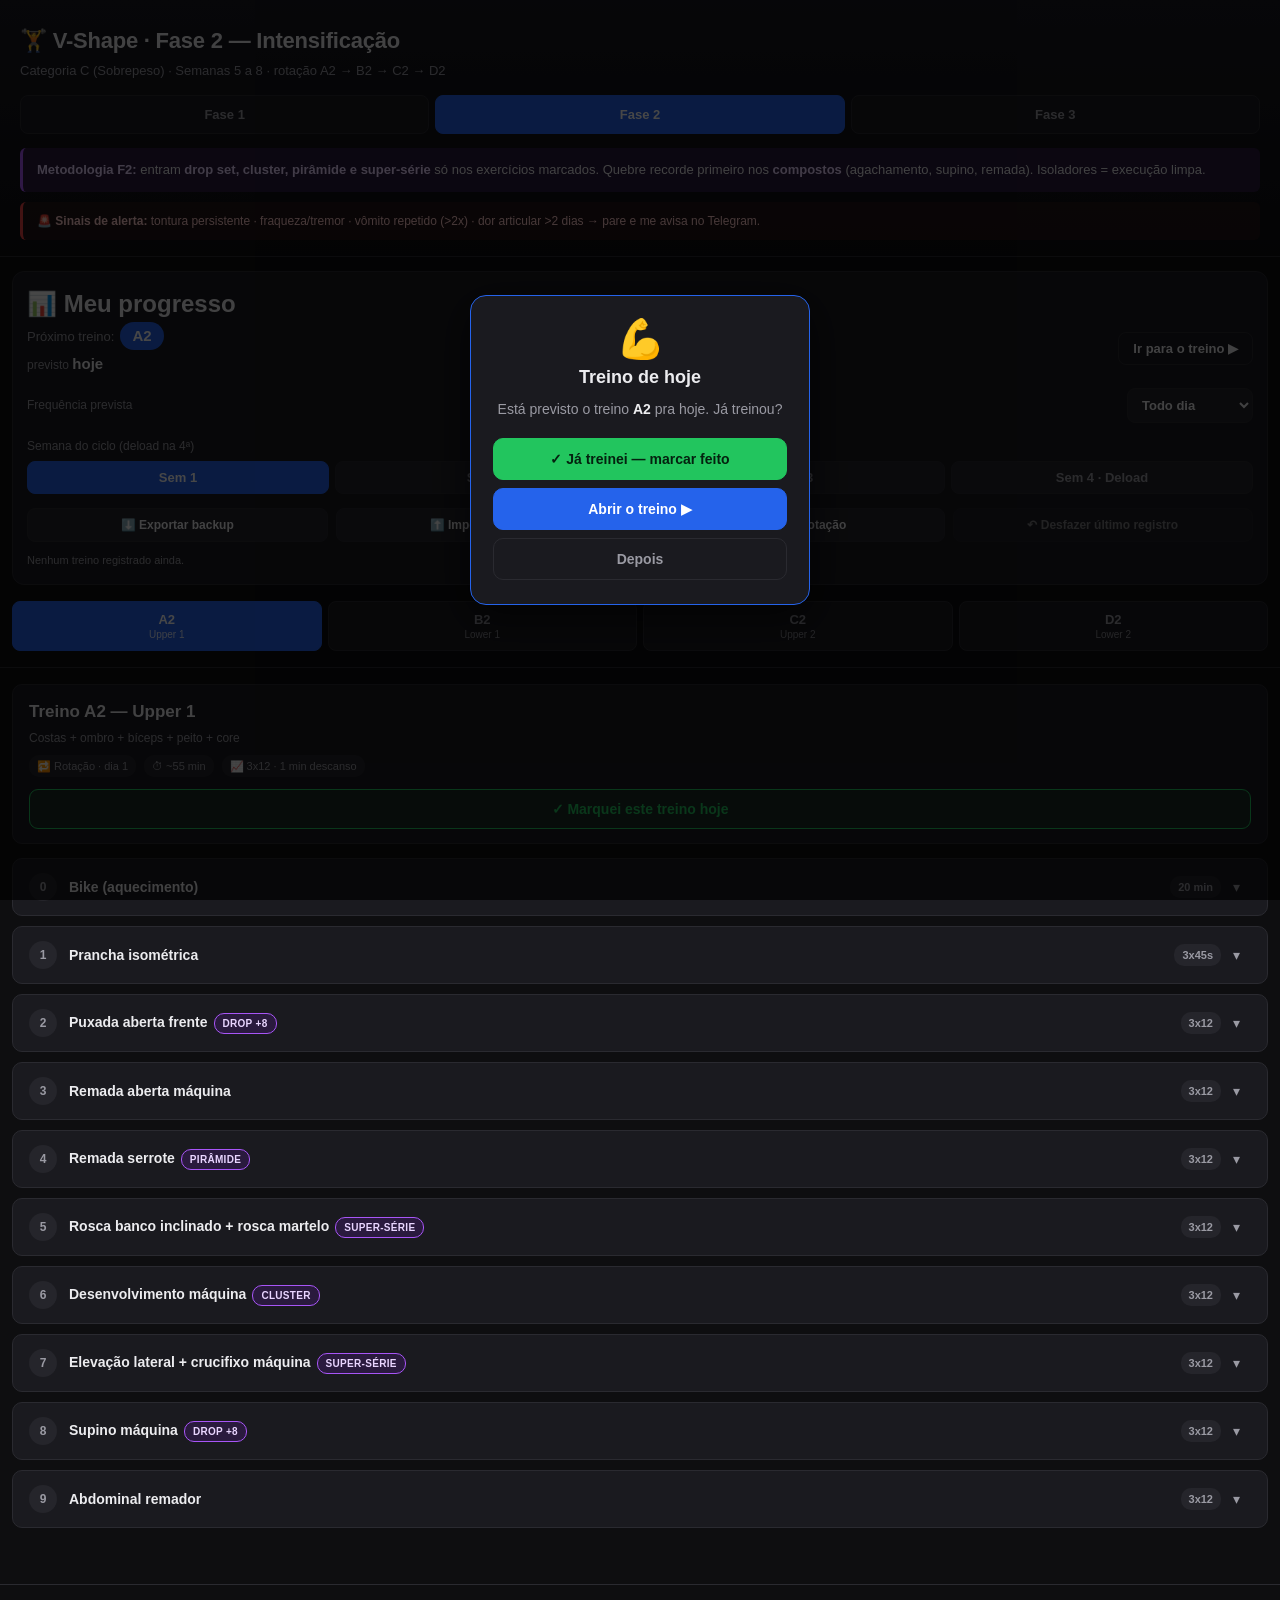
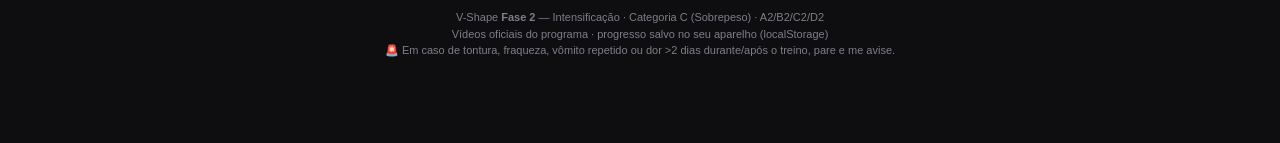
==== fase2.html @ 6eb4a3c4 "feat: desfazer último registro + confirmação de registro repetido marcarTreino() guarda o estado ant" ====
<!-- [2026-07-17] Protocolo "Blinda Lombar": adicionados Cat-Cow Segmentar (2x8-10)
     e Dead Bug com Controle (2x6-10/lado) no aquecimento dos dias Lower (B2/D2).
     Motivo: prevenção lombar pós-distensão (repouso médico 5 dias + medicação).
     Liberação médica necessária antes de executar. -->
<!DOCTYPE html>
<html lang="pt-BR">
<head>
<meta charset="UTF-8">
<meta name="viewport" content="width=device-width, initial-scale=1">
<title>V-Shape Fase 2 — Intensificação</title>
<meta name="theme-color" content="#3b82f6">
<meta name="apple-mobile-web-app-capable" content="yes">
<meta name="mobile-web-app-capable" content="yes">
<meta name="apple-mobile-web-app-status-bar-style" content="black-translucent">
<meta name="apple-mobile-web-app-title" content="V-Shape F2">
<link rel="manifest" href="./manifest.json">
<link rel="icon" type="image/svg+xml" href="./icon.svg">
<link rel="apple-touch-icon" href="./apple-touch-icon.png">
<style>
  :root{
    --bg:#0e0e10; --bg-card:#1a1a1f; --bg-soft:#25252b;
    --fg:#ececef; --fg-dim:#9a9aa3; --fg-mute:#7e7e8a;
    --accent:#2563eb; --accent-soft:#1e3a8a;
    --warn:#f59e0b; --warn-soft:#3a2a0e;
    --danger:#ef4444; --ok:#22c55e;
    --roxo:#a855f7; --roxo-soft:#2a1a3e;
    --border:#2a2a30;
  }
  *{box-sizing:border-box;margin:0;padding:0}
  html,body{background:var(--bg);color:var(--fg);font-family:-apple-system,BlinkMacSystemFont,"Segoe UI",Roboto,Helvetica,Arial,sans-serif;line-height:1.5}
  body{padding:0 0 60px;min-height:100vh}
  header{padding:24px 20px 16px;border-bottom:1px solid var(--border);background:linear-gradient(180deg,#181820,var(--bg))}
  header h1{font-size:22px;letter-spacing:-.01em}
  header .sub{font-size:13px;color:var(--fg-dim);margin-top:4px}
  .fase-switch{display:flex;gap:6px;margin-top:14px}
  .fase-switch a{flex:1;text-align:center;padding:9px 8px;border-radius:8px;font-size:13px;font-weight:600;text-decoration:none;border:1px solid var(--border);color:var(--fg-dim);background:var(--bg-card)}
  .fase-switch a.on{background:var(--accent);color:#fff;border-color:var(--accent)}
  .alerta{margin-top:14px;padding:12px 14px;background:var(--roxo-soft);border-left:3px solid var(--roxo);border-radius:6px;font-size:13px}
  .alerta strong{color:#e9d5ff}
  .sinais{margin-top:10px;padding:10px 14px;background:rgba(239,68,68,.08);border-left:3px solid var(--danger);border-radius:6px;font-size:12px;color:#fecaca}

  /* ===== Painel de controle ===== */
  .painel{margin:14px 12px 0;padding:14px 14px 16px;background:var(--bg-card);border:1px solid var(--border);border-radius:12px}
  .painel h3{font-size:12px;text-transform:uppercase;letter-spacing:.06em;color:var(--fg-dim);margin-bottom:10px}
  .painel-row{display:flex;flex-wrap:wrap;gap:10px;align-items:center;justify-content:space-between}
  .proximo-box{font-size:13px;color:var(--fg-dim)}
  .proximo-box b{color:var(--fg);font-size:15px}
  .proximo-tag{display:inline-block;background:var(--accent);color:#fff;font-weight:800;padding:3px 12px;border-radius:20px;font-size:15px;margin-left:6px}
  .semana-wrap{margin-top:14px}
  .semana-label{font-size:12px;color:var(--fg-dim);margin-bottom:6px;display:block}
  .semana-btns{display:flex;gap:6px}
  .semana-btns button{flex:1;padding:8px 4px;border-radius:8px;border:1px solid var(--border);background:var(--bg-soft);color:var(--fg-dim);font-size:13px;font-weight:700;cursor:pointer}
  .semana-btns button.on{background:var(--accent);color:#fff;border-color:var(--accent)}
  .semana-btns button.deload.on{background:var(--warn);color:#000;border-color:var(--warn)}
  .deload-banner{margin-top:12px;padding:11px 13px;background:var(--warn-soft);border:1px solid var(--warn);border-radius:8px;font-size:13px;color:#fde68a}
  .deload-banner strong{color:var(--warn)}
  .painel-actions{display:flex;gap:8px;margin-top:14px;flex-wrap:wrap}
  .painel-actions button{flex:1;min-width:130px;padding:9px 10px;border-radius:8px;border:1px solid var(--border);background:var(--bg-soft);color:var(--fg);font-size:12px;font-weight:600;cursor:pointer;font-family:inherit}
  .painel-actions button:hover{border-color:var(--accent)}
  .painel-actions button:disabled{opacity:.45;cursor:default;border-color:var(--border)}
  .hist-line{margin-top:10px;font-size:11px;color:var(--fg-mute)}
  .hist-line span{color:var(--fg-dim)}

  nav.tabs{display:flex;gap:6px;padding:16px 12px;background:var(--bg);position:sticky;top:0;z-index:10;border-bottom:1px solid var(--border);overflow-x:auto}
  nav.tabs button{flex:1;min-width:90px;padding:10px 8px;background:var(--bg-card);color:var(--fg-dim);border:1px solid var(--border);border-radius:8px;cursor:pointer;font-size:13px;font-weight:600;transition:all .15s}
  nav.tabs button:hover{border-color:var(--accent);color:var(--fg)}
  nav.tabs button.active{background:var(--accent);color:#fff;border-color:var(--accent)}
  nav.tabs button.feito::after{content:"✓";margin-left:5px;color:var(--ok);font-weight:800}
  nav.tabs button.active.feito::after{color:#fff}
  nav.tabs .tab-sub{display:block;font-size:10px;font-weight:400;opacity:.85;margin-top:2px}
  main{padding:16px 12px}
  .tab-content{display:none;animation:fadeIn .2s}
  .tab-content.active{display:block}
  @keyframes fadeIn{from{opacity:0;transform:translateY(4px)}to{opacity:1;transform:none}}
  .treino-header{padding:14px 16px;background:var(--bg-card);border-radius:10px;margin-bottom:14px;border:1px solid var(--border)}
  .treino-header h2{font-size:17px;margin-bottom:4px}
  .treino-header .foco{font-size:12px;color:var(--fg-dim)}
  .treino-header .meta{display:flex;gap:8px;flex-wrap:wrap;margin-top:8px}
  .treino-header .meta span{font-size:11px;padding:3px 8px;background:var(--bg-soft);border-radius:10px;color:var(--fg-dim)}
  .btn-feito{margin-top:12px;width:100%;padding:11px;border-radius:9px;border:1px solid var(--ok);background:rgba(34,197,94,.1);color:var(--ok);font-size:14px;font-weight:700;cursor:pointer;font-family:inherit}
  .btn-feito:hover{background:rgba(34,197,94,.18)}
  .btn-feito.done{background:var(--ok);color:#04210f}

  details.exercicio{background:var(--bg-card);border:1px solid var(--border);border-radius:10px;margin-bottom:10px;overflow:hidden;transition:border-color .15s}
  details.exercicio[open]{border-color:var(--accent)}
  details.exercicio summary{padding:14px 16px;cursor:pointer;list-style:none;display:flex;align-items:center;gap:12px;font-size:14px;font-weight:500;user-select:none}
  details.exercicio summary::-webkit-details-marker{display:none}
  details.exercicio summary:hover{background:rgba(59,130,246,.05)}
  .ex-num{flex:0 0 28px;height:28px;background:var(--bg-soft);color:var(--fg-dim);border-radius:50%;display:flex;align-items:center;justify-content:center;font-size:12px;font-weight:700}
  details.exercicio[open] .ex-num{background:var(--accent);color:#fff}
  .ex-nome{flex:1;font-weight:600}
  .ex-serie{font-size:11px;padding:3px 8px;background:var(--bg-soft);color:var(--fg-dim);border-radius:10px;font-weight:600;white-space:nowrap}
  .ex-toggle{flex:0 0 18px;color:var(--fg-dim);font-size:14px;transition:transform .2s}
  details.exercicio[open] .ex-toggle{transform:rotate(180deg)}
  .ex-conteudo{padding:0 16px 16px;display:grid;grid-template-columns:1fr;gap:14px}
  @media(min-width:760px){.ex-conteudo{grid-template-columns:340px 1fr}}
  .ex-video{background:#000;border-radius:8px;overflow:hidden;position:relative;aspect-ratio:9/16;max-width:280px;margin:0 auto}
  .ex-video .video-poster{position:relative;display:block;width:100%;height:100%;background:#000;cursor:pointer;overflow:hidden}
  .ex-video .video-poster img{width:100%;height:100%;object-fit:cover;display:block;transition:opacity .2s}
  .ex-video .video-poster:hover img{opacity:.8}
  .ex-video .play-btn{position:absolute;top:50%;left:50%;transform:translate(-50%,-50%);width:64px;height:64px;background:rgba(255,255,255,.95);border-radius:50%;display:flex;align-items:center;justify-content:center;color:#000;font-size:24px;padding-left:4px;box-shadow:0 4px 12px rgba(0,0,0,.4);transition:transform .15s}
  .ex-video .video-poster:hover .play-btn{transform:translate(-50%,-50%) scale(1.1)}
  .ex-video .video-poster iframe{position:absolute;inset:0;width:100%;height:100%;border:0;display:block}
  .ex-video .yt-link{display:block;text-align:center;padding:8px;background:var(--bg-soft);color:var(--accent);font-size:12px;text-decoration:none;font-weight:600}
  .ex-video .yt-link:hover{background:var(--accent-soft)}

  .combo-videos{display:grid;grid-template-columns:1fr 1fr;gap:8px}
  .combo-videos .combo-video{background:var(--bg-soft);border-radius:8px;padding:8px}
  .combo-videos .combo-video h4{font-size:11px;color:var(--fg-dim);margin-bottom:6px;text-align:center;text-transform:uppercase;letter-spacing:.05em}
  .combo-videos .combo-video .video-poster{position:relative;display:block;width:100%;aspect-ratio:9/16;border-radius:6px;background:#000;overflow:hidden;cursor:pointer}
  .combo-videos .combo-video .video-poster img{width:100%;height:100%;object-fit:cover;display:block;transition:opacity .2s}
  .combo-videos .combo-video .video-poster:hover img{opacity:.8}
  .combo-videos .combo-video .play-btn{position:absolute;top:50%;left:50%;transform:translate(-50%,-50%);width:40px;height:40px;background:rgba(255,255,255,.95);border-radius:50%;display:flex;align-items:center;justify-content:center;color:#000;font-size:16px;padding-left:3px;box-shadow:0 2px 6px rgba(0,0,0,.4);transition:transform .15s}
  .combo-videos .combo-video .video-poster:hover .play-btn{transform:translate(-50%,-50%) scale(1.1)}
  .combo-videos .combo-video .video-poster iframe{position:absolute;inset:0;width:100%;height:100%;border-radius:6px;border:0;display:block}
  .combo-videos .combo-video a.yt-mini{display:block;margin-top:4px;padding:3px 6px;background:var(--bg-card);color:var(--accent);text-align:center;text-decoration:none;font-size:10px;border-radius:4px;font-weight:600}

  .ex-grupo{font-size:12px;color:var(--fg-dim);font-style:italic;margin-bottom:10px;padding-bottom:10px;border-bottom:1px solid var(--border)}
  .ex-dicas{list-style:none;font-size:13px}
  .ex-dicas li{padding:5px 0 5px 22px;position:relative;color:var(--fg)}
  .ex-dicas li::before{position:absolute;left:0;top:5px;font-size:13px;font-weight:700}
  .ex-dicas li.ok::before{content:"✓";color:var(--ok)}
  .ex-dicas li.no::before{content:"✗";color:var(--danger)}
  .ex-respira{margin-top:10px;padding:8px 10px;background:var(--bg-soft);border-radius:6px;font-size:12px;color:var(--fg-dim)}
  .ex-respira strong{color:var(--fg)}
  .ex-aviso{margin-top:10px;padding:8px 10px;background:var(--warn-soft);border-left:2px solid var(--warn);border-radius:4px;font-size:12px;color:#fde68a}
  .ex-adapt{margin-top:10px;padding:8px 10px;background:var(--accent-soft);border-left:2px solid var(--accent);border-radius:4px;font-size:12px;color:#bfdbfe}
  .ex-adapt strong{color:#fff}

  /* ===== Técnica badge + explicação ===== */
  .tec-badge{display:inline-block;background:var(--roxo-soft);color:#e9d5ff;border:1px solid var(--roxo);font-size:10px;font-weight:700;padding:2px 8px;border-radius:10px;margin-left:6px;text-transform:uppercase;letter-spacing:.03em;white-space:nowrap}
  .tec-box{margin-bottom:12px;padding:9px 12px;background:var(--roxo-soft);border-left:2px solid var(--roxo);border-radius:6px;font-size:12px;color:#e9d5ff}
  .tec-box b{color:#fff}

  /* ===== Peso tracker ===== */
  .peso-track{margin-bottom:12px;padding:11px 12px;background:var(--bg-soft);border-radius:8px;border:1px solid var(--border)}
  .peso-track .pt-top{display:flex;align-items:center;gap:8px;flex-wrap:wrap}
  .peso-track label{font-size:11px;color:var(--fg-dim);text-transform:uppercase;letter-spacing:.05em}
  .peso-track input{width:78px;padding:8px 10px;background:var(--bg-card);border:1px solid var(--border);border-radius:7px;color:var(--fg);font-size:16px;font-weight:700;text-align:center;font-family:inherit}
  .peso-track input:focus{outline:none;border-color:var(--accent)}
  .peso-track .un{font-size:13px;color:var(--fg-dim)}
  .peso-save{padding:8px 14px;background:var(--accent);color:#fff;border:0;border-radius:7px;font-size:13px;font-weight:700;cursor:pointer;font-family:inherit}
  .peso-save:active{transform:scale(.97)}
  .peso-info{margin-top:8px;font-size:12px;color:var(--fg-dim);min-height:16px}
  .peso-info .prog-up{color:var(--ok);font-weight:700}
  .peso-info .prog-same{color:var(--fg-dim)}
  .peso-info .prog-down{color:var(--warn);font-weight:700}
  .peso-deload{margin-top:6px;font-size:12px;color:#fde68a;font-weight:600}

  /* ===== Rest timer inline ===== */
  .rest-timer{margin-top:12px;display:flex;align-items:center;gap:8px;flex-wrap:wrap}
  .rest-timer .rt-label{font-size:11px;color:var(--fg-dim);text-transform:uppercase;letter-spacing:.05em}
  .rest-btn{padding:8px 14px;border-radius:8px;border:1px solid var(--border);background:var(--bg-card);color:var(--fg);font-size:13px;font-weight:700;cursor:pointer;font-family:inherit;font-variant-numeric:tabular-nums}
  .rest-btn:hover{border-color:var(--accent)}
  .rest-btn.rodando{background:var(--accent);color:#fff;border-color:var(--accent)}
  .rest-btn.fim{background:var(--ok);color:#04210f;border-color:var(--ok)}

  /* ===== Prancha timer (reuso Fase 1) ===== */
  .prancha-timer{background:var(--bg-soft);border-radius:12px;padding:18px;margin-bottom:14px;text-align:center;border:2px solid var(--border);transition:border-color .2s}
  .prancha-timer.rodando{border-color:var(--accent)}
  .prancha-timer.pausado{border-color:var(--warn)}
  .prancha-timer.pronto{border-color:var(--ok)}
  .prancha-timer.completo{border-color:var(--ok);background:linear-gradient(180deg,var(--bg-soft),rgba(34,197,94,.08))}
  .timer-serie{font-size:11px;color:var(--fg-dim);text-transform:uppercase;letter-spacing:.08em;margin-bottom:4px}
  .timer-relogio{font-size:54px;font-weight:800;color:var(--accent);font-variant-numeric:tabular-nums;line-height:1;margin:6px 0 12px}
  .prancha-timer.completo .timer-relogio{color:var(--ok);font-size:48px}
  .timer-progress{height:6px;background:var(--border);border-radius:3px;overflow:hidden;margin-bottom:14px}
  .timer-progress-bar{height:100%;background:var(--accent);width:0%;transition:width 1s linear}
  .prancha-timer.completo .timer-progress-bar{background:var(--ok);width:100%!important}
  .timer-controls{display:flex;gap:8px;justify-content:center;flex-wrap:wrap}
  .timer-btn{padding:10px 18px;border-radius:8px;border:1px solid var(--border);background:var(--bg-card);color:var(--fg);font-size:14px;font-weight:600;cursor:pointer;transition:all .15s;font-family:inherit}
  .timer-btn:hover{border-color:var(--accent);transform:translateY(-1px)}
  .timer-btn-start{background:var(--ok);color:#fff;border-color:var(--ok)}
  .timer-btn-pause{background:var(--warn);color:#000;border-color:var(--warn)}
  .timer-btn-next{background:var(--accent);color:#fff;border-color:var(--accent)}
  .timer-series{display:flex;gap:8px;justify-content:center;margin-top:14px}
  .serie-dot{width:11px;height:11px;border-radius:50%;background:var(--border);transition:all .2s}
  .serie-dot.active{background:var(--accent);box-shadow:0 0 0 3px rgba(59,130,246,.25)}
  .serie-dot.done{background:var(--ok)}
  @keyframes pulse-win{0%,100%{transform:scale(1)}50%{transform:scale(1.06)}}
  .prancha-timer.completo .timer-relogio{animation:pulse-win .6s 3}

  /* carga rotulada (combos/super-série) */
  .peso-track .pt-nome{font-size:12px;color:var(--accent);font-weight:700;flex:1 0 100%;margin-bottom:2px}
  /* frequência + previsão */
  .freq-sel{padding:8px 10px;background:var(--bg-soft);border:1px solid var(--border);border-radius:8px;color:var(--fg);font-size:13px;font-weight:600;font-family:inherit}
  .prev-info{font-size:12px;color:var(--fg-dim);margin-top:3px}
  .prev-info b{color:var(--fg)}
  .prev-atraso{color:var(--warn);font-weight:600}
  /* modal lembrete */
  .modal-overlay{position:fixed;inset:0;background:rgba(0,0,0,.72);display:flex;align-items:center;justify-content:center;padding:24px;z-index:100;animation:fadeIn .2s}
  .modal-overlay[hidden]{display:none}
  .modal-box{background:var(--bg-card);border:1px solid var(--accent);border-radius:16px;padding:24px 22px;max-width:340px;width:100%;text-align:center;box-shadow:0 12px 40px rgba(0,0,0,.6)}
  .modal-emoji{font-size:38px;line-height:1;margin-bottom:6px}
  .modal-box h3{font-size:18px;margin-bottom:8px}
  .modal-box p{font-size:14px;color:var(--fg-dim);margin-bottom:18px}
  .modal-box p b{color:var(--fg)}
  .modal-actions{display:flex;flex-direction:column;gap:8px}
  .modal-btn{padding:12px;border-radius:10px;border:1px solid var(--border);font-size:14px;font-weight:700;cursor:pointer;font-family:inherit}
  .modal-btn-ok{background:var(--ok);color:#04210f;border-color:var(--ok)}
  .modal-btn-ir{background:var(--accent);color:#fff;border-color:var(--accent)}
  .modal-btn-off{background:transparent;color:var(--fg-dim)}
  .ex-aviso-medico{margin-top:10px;padding:10px 12px;background:rgba(239,68,68,.12);border-left:3px solid var(--danger);border-radius:4px;font-size:12px;color:#fecaca}
  .ex-aviso-medico strong{color:var(--danger)}
  .ex-placeholder-vid{display:flex;align-items:center;justify-content:center;background:var(--bg-soft);aspect-ratio:9/16;max-width:280px;margin:0 auto;border-radius:8px;border:1px dashed var(--border);padding:16px;text-align:center}
  .ex-placeholder-vid span{color:var(--fg-mute);font-size:12px;line-height:1.5}
  footer{padding:24px 20px;text-align:center;font-size:11px;color:var(--fg-mute);border-top:1px solid var(--border);margin-top:30px}
  footer a{color:var(--accent);text-decoration:none}
  .toast{position:fixed;left:50%;bottom:24px;transform:translateX(-50%) translateY(20px);background:var(--bg-card);border:1px solid var(--accent);color:var(--fg);padding:11px 18px;border-radius:10px;font-size:13px;font-weight:600;opacity:0;pointer-events:none;transition:all .25s;z-index:50;box-shadow:0 8px 24px rgba(0,0,0,.5)}
  .toast.show{opacity:1;transform:translateX(-50%) translateY(0)}
</style>
</head>
<body>

<header>
  <h1>🏋️ V-Shape · Fase 2 — Intensificação</h1>
  <div class="sub">Categoria C (Sobrepeso) · Semanas 5 a 8 · rotação A2 → B2 → C2 → D2</div>
  <div class="fase-switch">
    <a href="./index.html">Fase 1</a>
    <a href="./fase2.html" class="on">Fase 2</a>
    <a href="./fase3.html">Fase 3</a>
  </div>
  <div class="alerta">
    <strong>Metodologia F2:</strong> entram <strong>drop set, cluster, pirâmide e super-série</strong> só nos exercícios marcados. Quebre recorde primeiro nos <strong>compostos</strong> (agachamento, supino, remada). Isoladores = execução limpa.
  </div>
  <div class="sinais">
    🚨 <strong>Sinais de alerta:</strong> tontura persistente · fraqueza/tremor · vômito repetido (&gt;2x) · dor articular &gt;2 dias → pare e me avisa no Telegram.
  </div>
</header>

<!-- ===== Painel de controle ===== -->
<section class="painel">
  <h2>📊 Meu progresso</h2>
  <div class="painel-row">
    <div class="proximo-box">Próximo treino:<span class="proximo-tag" id="proximoTag">A2</span><div class="prev-info" id="previsaoInfo"></div></div>
    <button class="rest-btn" id="irProximo" style="padding:8px 14px">Ir para o treino ▶</button>
  </div>

  <div class="painel-row" style="margin-top:12px">
    <label class="semana-label" style="margin:0">Frequência prevista</label>
    <select id="freqSel" class="freq-sel">
      <option value="1">Todo dia</option>
      <option value="2">A cada 2 dias</option>
      <option value="3">A cada 3 dias</option>
    </select>
  </div>

  <div class="semana-wrap">
    <span class="semana-label">Semana do ciclo (deload na 4ª)</span>
    <div class="semana-btns" id="semanaBtns">
      <button data-sem="1">Sem 1</button>
      <button data-sem="2">Sem 2</button>
      <button data-sem="3">Sem 3</button>
      <button data-sem="4" class="deload">Sem 4 · Deload</button>
    </div>
    <div class="deload-banner" id="deloadBanner" hidden>
      ⚠️ <strong>SEMANA DE DELOAD.</strong> Reduza a carga pra ~50% do seu peso atual (mostrado em cada exercício). Mantenha as repetições, foque em execução perfeita. É recuperação — não force.
    </div>
  </div>

  <div class="painel-actions">
    <button id="btnExportar">⬇️ Exportar backup</button>
    <button id="btnImportar">⬆️ Importar backup</button>
    <button id="btnReset">↻ Resetar rotação</button>
    <button id="btnDesfazer">↶ Desfazer último registro</button>
  </div>
  <input type="file" id="fileImport" accept="application/json" hidden>
  <div class="hist-line" id="histLine"></div>
</section>

<!-- ===== Modal lembrete de treino ===== -->
<div class="modal-overlay" id="modalLembrete" hidden>
  <div class="modal-box">
    <div class="modal-emoji">💪</div>
    <h3>Treino de hoje</h3>
    <p id="modalTxt"></p>
    <div class="modal-actions">
      <button class="modal-btn modal-btn-ok" id="modalMarcar" type="button">✓ Já treinei — marcar feito</button>
      <button class="modal-btn modal-btn-ir" id="modalIr" type="button">Abrir o treino ▶</button>
      <button class="modal-btn modal-btn-off" id="modalDepois" type="button">Depois</button>
    </div>
  </div>
</div>

<nav class="tabs" role="tablist" id="tabs"></nav>

<main id="main"></main>

<footer>
  <p>V-Shape <strong>Fase 2</strong> — Intensificação · Categoria C (Sobrepeso) · A2/B2/C2/D2</p>
  <p>Vídeos oficiais do programa · progresso salvo no seu aparelho (localStorage)</p>
  <p>🚨 Em caso de tontura, fraqueza, vômito repetido ou dor &gt;2 dias durante/após o treino, pare e me avise.</p>
</footer>

<div class="toast" id="toast"></div>

<script>
/* =========================================================
   DADOS DA FASE 2  (extraídos do PDF oficial FASE2.pdf)
   ========================================================= */
const ORDEM = ['A2','B2','C2','D2'];

// Técnicas de intensificação (explicação p/ tooltip/box)
const TEC = {
  drop:    {t:'DROP +8',  d:'<b>Drop set:</b> na <b>última série</b>, ao chegar na falha, reduza a carga na hora e faça <b>+8 repetições</b> sem descanso.'},
  cluster: {t:'CLUSTER',  d:'<b>Cluster 4+4+4:</b> com carga alta faça 4 reps, pause ~15s, +4 reps, pause ~15s, +4 reps. Conta como 1 série.'},
  piramide:{t:'PIRÂMIDE', d:'<b>Pirâmide 12/10/8:</b> aumente a carga a cada série reduzindo as reps — 12, depois 10, depois 8.'},
  super:   {t:'SUPER-SÉRIE', d:'<b>Super-série:</b> os dois exercícios em sequência, <b>sem descanso</b> entre eles. Descanse só ao fim do bloco.'}
};

const RESPIRA_PADRAO = 'expirar na fase de força (contração), inspirar na volta.';

const TREINOS = {
  A2:{
    nome:'Treino A2 — Upper 1', foco:'Costas + ombro + bíceps + peito + core',
    dia:'Rotação · dia 1', dur:'~55 min', reps:'3x12', descanso:'1 min',
    aquecimento:'20 min bike', coreSeg:45,
    ex:[
      {tipo:'bike'},
      {tipo:'prancha', serie:'3x45s', seg:45},
      {nome:'Puxada aberta frente', serie:'3x12', tec:'drop', vid:['KXYRiP_crFU'],
        grupo:'Dorsais (latíssimo), romboides, bíceps',
        dicas:[['Cotovelos pra BAIXO e pra trás, peito na barra','ok'],['Costas apoiadas, sem impulso de tronco','ok'],['NÃO jogar a cabeça pra trás','no']]},
      {nome:'Remada aberta máquina', serie:'3x12', vid:['yZtFixy6_ek'],
        grupo:'Dorsais, romboides, trapézio médio',
        dicas:[['Peito encostado no apoio o tempo todo','ok'],['Contrai escapular (junta omoplatas) 1-2s','ok'],['NÃO encolher ombro nas orelhas','no']],
        adapt:'Sem a máquina aberta? Use <strong>remada baixa na polia</strong> (mesma pegada aberta).'},
      {nome:'Remada serrote', serie:'3x12', tec:'piramide', vid:['G2gbM0N2ey8'],
        grupo:'Dorsais, trapézio, deltoide posterior',
        dicas:[['1 halter/apoio no banco, costas paralelas ao chão','ok'],['Puxa cotovelo pra trás, colado ao tronco','ok'],['NÃO rotacionar o tronco','no']]},
      {nome:'Rosca banco inclinado + rosca martelo', serie:'3x12', tec:'super', combo:['Rosca banco inclinado','Rosca martelo em pé'], vid:['c5Rqh3yOcjc','GJsi_Yw1TPo'],
        grupo:'Bíceps (cabeça longa + braquial)',
        dicas:[['A) Inclinado: braços atrás do corpo alongam o bíceps — controla a descida','ok'],['B) Martelo: pegada neutra (polegar pra cima), sem balançar','ok'],['NÃO usar impulso de ombro/lombar','no']]},
      {nome:'Desenvolvimento máquina', serie:'3x12', tec:'cluster', vid:['_PowJh0LnFY'],
        grupo:'Deltoide (anterior/medial), tríceps',
        dicas:[['Costas apoiadas, sobe sem travar o cotovelo','ok'],['Desce controlado até altura das orelhas','ok']],
        adapt:'Sem a máquina? <strong>Desenvolvimento com halteres sentado</strong> (apoio nas costas).'},
      {nome:'Elevação lateral + crucifixo máquina', serie:'3x12', tec:'super', combo:['Elevação lateral','Crucifixo máquina'], vid:['qIq5thMEws0','ni3iMtBy4o8'],
        grupo:'Deltoide medial + peitoral',
        dicas:[['A) Lateral: sobe até o ombro (não acima), polegar pra cima','ok'],['B) Crucifixo: amplitude completa, sem travar cotovelo','ok'],['Carga LEVE — foco é pump, não força','ok']]},
      {nome:'Supino máquina', serie:'3x12', tec:'drop', vid:['DlpheiULcH0'],
        grupo:'Peitoral maior, deltoide anterior, tríceps',
        dicas:[['Alças na altura do peito, escápulas retraídas','ok'],['Empurra sem travar cotovelo','ok']],
        adapt:'Sem a máquina? <strong>Supino reto com halter ou barra</strong>.'},
      {nome:'Abdominal remador', serie:'3x12', vid:['Au9VMxWm7jE'], finalizar:true,
        grupo:'Reto abdominal, oblíquos, flexores do quadril',
        dicas:[['Flexiona o quadril levando joelhos ao peito','ok'],['Contrai o abdômen 1s no fim','ok'],['NÃO puxar com os braços — motor é o core','no']]}
    ]
  },
  B2:{
    nome:'Treino B2 — Lower 1', foco:'Quadríceps + posterior + glúteo + adutores/abdutores',
    dia:'Rotação · dia 2', dur:'~55 min', reps:'3x15', descanso:'45 seg',
    aquecimento:'20 min bike', coreSeg:45,
    ex:[
      {tipo:'bike'},
      {tipo:'prancha', serie:'3x45s', seg:45},
      {nome:'Cat-Cow Segmentar', serie:'2x8-10', vid:['GhJNN8OKrR4'], semCarga:true,
        grupo:'Mobilidade lombar (multífidos, eretores da espinha)',
        dicas:[['Posição de 4 apoios: mãos sob ombros, joelhos sob quadril','ok'],['Inspira arqueando (cow), expira arredondando (cat) — DEVAGAR','ok'],['Segmenta o movimento: lombar → torácica → cervical','ok'],['NÃO faça rápido — o objetivo é mobilidade segmentar','no']],
        respira:'inspirar na extensão (cow), expirar na flexão (cat).',
        avisoMedico:'🩺 <strong>Liberação médica pendente:</strong> NÃO execute até confirmação de alta (distensão lombar 17/07/2026). Protocolo Blinda Lombar.'},
      {nome:'Dead Bug com Controle', serie:'2x6-10 /lado', vid:['uwta311b4Ek'], semCarga:true,
        grupo:'Estabilidade segmentar / core profundo (transverso, oblíquos, multífidos)',
        dicas:[['Deitado de costas, braços estendidos pro teto, joelhos a 90°','ok'],['Estenda braço oposto + perna oposta SEM a lombar descolar do chão','ok'],['Volta devagar e alterna — 1 rep = 1 lado','ok'],['NÃO deixe a lombar arquear (pressione o chão o tempo todo)','no']],
        respira:'expirar ao estender braço+perna, inspirar ao voltar.',
        avisoMedico:'🩺 <strong>Liberação médica pendente:</strong> NÃO execute até confirmação de alta (distensão lombar 17/07/2026). Protocolo Blinda Lombar.'},
      {nome:'Cadeira extensora', serie:'3x15', tec:'drop', vid:['BHxNa16VQ7A'],
        grupo:'Quadríceps',
        dicas:[['Eixo da máquina alinhado com o joelho','ok'],['Sobe controlada, 2s em cima; desce devagar','ok'],['NÃO travar o joelho na extensão total','no']]},
      {nome:'Leg press 45° (pés afastados)', serie:'3x15', tec:'cluster', vid:['k4T_Ono5UN4'],
        grupo:'Quadríceps, glúteo, posterior',
        dicas:[['Lombar TOTALMENTE colada no banco','ok'],['Desce até ~90° confortável, empurra com quadríceps+glúteo','ok'],['NÃO tirar o quadril do banco','no']]},
      {nome:'Agachamento Smith', serie:'3x15', vid:['Khe0kubkg-8'],
        grupo:'Quadríceps, glúteos, posterior, core',
        dicas:[['Barra no trapézio (não no pescoço)','ok'],['Lombar neutra, peito aberto','ok'],['NÃO arredondar as costas','no']],
        adapt:'Sem Smith? Faça <strong>leg horizontal</strong> (opção oficial) ou <strong>agachamento com halter</strong>.'},
      {nome:'Cadeira flexora', serie:'3x15', tec:'drop', vid:['cuWo-F7HDhY'],
        grupo:'Posteriores de coxa',
        dicas:[['Almofada ACIMA do tornozelo','ok'],['Puxa o calcanhar ao glúteo, 2s em cima','ok'],['NÃO levantar o quadril do banco','no']]},
      {nome:'Cadeira abdutora', serie:'3x15', vid:['cMtyzQPGTkM'],
        grupo:'Glúteo médio, TFL',
        dicas:[['Costas apoiadas, abre controlando, 2s no fim','ok'],['NÃO rotacionar o quadril','no']]},
      {nome:'Cadeira adutora', serie:'3x15', vid:['LPwZtIv2b6g'],
        grupo:'Adutores',
        dicas:[['Fecha controlando, 2s no fim','ok'],['NÃO forçar amplitude máxima no início','no']]},
      {nome:'Extensão de coluna banco 45°', serie:'3x15', vid:['4Tae_14FVeQ'], finalizar:true,
        grupo:'Lombar (eretores), glúteo, posterior',
        dicas:[['Sobe até alinhar tronco-pernas (sem hiperextender)','ok'],['Movimento pela dobra do quadril, não pela lombar','ok']],
        adapt:'Sem o banco 45°? Faça <strong>hiperextensão reversa no chão</strong> (ou no banco reto).'}
    ]
  },
  C2:{
    nome:'Treino C2 — Upper 2', foco:'Peito + tríceps + ombro + costas',
    dia:'Rotação · dia 3', dur:'~55 min', reps:'3x15', descanso:'45 seg',
    aquecimento:'20 min bike', coreSeg:45,
    ex:[
      {tipo:'bike'},
      {tipo:'prancha', serie:'3x45s', seg:45},
      {nome:'Supino inclinado com halteres', serie:'3x15', tec:'piramide', vid:['lmwCGtNJmw0'],
        grupo:'Peitoral clavicular, deltoide anterior, tríceps',
        dicas:[['Banco 30-45°, escápulas retraídas','ok'],['Halteres descem na linha do peitoral','ok'],['NÃO bater os halteres no topo','no']]},
      {nome:'Supino máquina', serie:'3x15', tec:'drop', vid:['_4KDAZ59jkw'],
        grupo:'Peitoral maior, deltoide anterior, tríceps',
        dicas:[['Alças na altura do peito, escápulas retraídas','ok'],['Empurra sem travar cotovelo','ok']],
        adapt:'Sem a máquina? <strong>Supino reto com halter ou barra</strong>.'},
      {nome:'Supino reto no Smith', serie:'3x15', vid:['Ww5u_DAJZ2Y'],
        grupo:'Peitoral (fibras esternais), deltoide anterior, tríceps',
        dicas:[['Barra passa na linha do peitoral (não do pescoço)','ok'],['Controla a descida, sem impacto','ok']]},
      {nome:'Tríceps testa barra W', serie:'3x15', vid:['dsmG8aMjdog'],
        grupo:'Tríceps (cabeças longa e lateral)',
        dicas:[['Cotovelos apontando pro teto, fixos','ok'],['Desce a barra até perto da testa, controlado','ok'],['NÃO abrir os cotovelos pros lados','no']]},
      {nome:'Desenvolvimento máquina', serie:'3x15', vid:['_PowJh0LnFY'],
        grupo:'Deltoide (anterior/medial), tríceps',
        dicas:[['Costas apoiadas, sobe sem travar o cotovelo','ok'],['Desce controlado até altura das orelhas','ok']],
        adapt:'Sem a máquina? <strong>Desenvolvimento com halteres sentado</strong>.'},
      {nome:'Elevação lateral + puxada frente supinada', serie:'3x15', tec:'super', combo:['Elevação lateral','Puxada frente supinada'], vid:['qIq5thMEws0','Uj58KaUkEEQ'],
        grupo:'Deltoide medial + dorsais',
        dicas:[['A) Lateral: sobe até o ombro, polegar pra cima','ok'],['B) Supinada: palmas pra você, foco em dorsais','ok'],['Carga LEVE na lateral','ok']]},
      {nome:'Remada máquina neutra', serie:'3x15', tec:'drop', vid:['KqxuuZ9-4vs'],
        grupo:'Dorsais, romboides, trapézio, bíceps',
        dicas:[['Pegada neutra (palmas se encarando)','ok'],['Puxa cotovelos pra trás e pra baixo, contrai escapular','ok'],['NÃO encolher ombro','no']]},
      {nome:'Abdominal remador', serie:'3x15', vid:['Au9VMxWm7jE'], finalizar:true,
        grupo:'Reto abdominal, oblíquos, flexores do quadril',
        dicas:[['Flexiona o quadril levando joelhos ao peito','ok'],['Contrai o abdômen 1s no fim','ok'],['NÃO usar impulso','no']]}
    ]
  },
  D2:{
    nome:'Treino D2 — Lower 2', foco:'Posterior + glúteo + quadríceps + lombar',
    dia:'Rotação · dia 4', dur:'~55 min', reps:'3x15', descanso:'45 seg',
    aquecimento:'20 min bike', coreSeg:45,
    ex:[
      {tipo:'bike'},
      {tipo:'prancha', serie:'3x45s', seg:45},
      {nome:'Cat-Cow Segmentar', serie:'2x8-10', vid:['GhJNN8OKrR4'], semCarga:true,
        grupo:'Mobilidade lombar (multífidos, eretores da espinha)',
        dicas:[['Posição de 4 apoios: mãos sob ombros, joelhos sob quadril','ok'],['Inspira arqueando (cow), expira arredondando (cat) — DEVAGAR','ok'],['Segmenta o movimento: lombar → torácica → cervical','ok'],['NÃO faça rápido — o objetivo é mobilidade segmentar','no']],
        respira:'inspirar na extensão (cow), expirar na flexão (cat).',
        avisoMedico:'🩺 <strong>Liberação médica pendente:</strong> NÃO execute até confirmação de alta (distensão lombar 17/07/2026). Protocolo Blinda Lombar.'},
      {nome:'Dead Bug com Controle', serie:'2x6-10 /lado', vid:['uwta311b4Ek'], semCarga:true,
        grupo:'Estabilidade segmentar / core profundo (transverso, oblíquos, multífidos)',
        dicas:[['Deitado de costas, braços estendidos pro teto, joelhos a 90°','ok'],['Estenda braço oposto + perna oposta SEM a lombar descolar do chão','ok'],['Volta devagar e alterna — 1 rep = 1 lado','ok'],['NÃO deixe a lombar arquear (pressione o chão o tempo todo)','no']],
        respira:'expirar ao estender braço+perna, inspirar ao voltar.',
        avisoMedico:'🩺 <strong>Liberação médica pendente:</strong> NÃO execute até confirmação de alta (distensão lombar 17/07/2026). Protocolo Blinda Lombar.'},
      {nome:'Cadeira flexora', serie:'3x15', tec:'drop', vid:['cuWo-F7HDhY'],
        grupo:'Posteriores de coxa',
        dicas:[['Almofada ACIMA do tornozelo','ok'],['Puxa o calcanhar ao glúteo, 2s em cima','ok'],['NÃO levantar o quadril do banco','no']]},
      {nome:'Elevação pélvica', serie:'3x15', vid:['JSRjx5pB5aM'],
        grupo:'Glúteo máximo, posterior',
        dicas:[['Costas no banco, pés firmes na largura do quadril','ok'],['Contrai glúteo FORTE no topo, 2s; desce devagar','ok'],['NÃO empurrar pela lombar','no']]},
      {nome:'Agachamento Smith', serie:'3x15', tec:'piramide', vid:['Khe0kubkg-8'],
        grupo:'Quadríceps, glúteos, posterior',
        dicas:[['Barra no trapézio, lombar neutra','ok'],['Pés um pouco à frente (Smith fixa a barra)','ok'],['NÃO travar a barra em cima','no']],
        adapt:'Sem Smith? Faça <strong>leg horizontal</strong> (opção oficial) ou <strong>agachamento com halter</strong>.'},
      {nome:'Cadeira extensora', serie:'3x15', tec:'drop', vid:['BHxNa16VQ7A'],
        grupo:'Quadríceps',
        dicas:[['Eixo alinhado com o joelho, 2s em cima','ok'],['NÃO travar o joelho na extensão total','no']]},
      {nome:'Cadeira abdutora', serie:'3x15', vid:['cMtyzQPGTkM'],
        grupo:'Glúteo médio, TFL',
        dicas:[['Abre controlando, 2s no fim','ok'],['NÃO rotacionar o quadril','no']]},
      {nome:'Cadeira adutora', serie:'3x15', vid:['LPwZtIv2b6g'],
        grupo:'Adutores',
        dicas:[['Fecha controlando, 2s no fim','ok'],['NÃO forçar amplitude máxima no início','no']]},
      {nome:'Extensão de coluna banco 45°', serie:'3x15', vid:['4Tae_14FVeQ'], finalizar:true,
        grupo:'Lombar (eretores), glúteo, posterior',
        dicas:[['Sobe até alinhar tronco-pernas (sem hiperextender)','ok'],['Movimento pela dobra do quadril, não pela lombar','ok']],
        adapt:'Sem o banco 45°? Faça <strong>hiperextensão reversa no chão</strong> (ou no banco reto).'}
    ]
  }
};

/* =========================================================
   ESTADO (localStorage)
   ========================================================= */
const LS = {
  pesos:'vshape_f2_pesos',
  semana:'vshape_f2_semana',
  rotacao:'vshape_f2_rotacao',
  feitoHoje:'vshape_f2_feitohoje',
  freq:'vshape_f2_freq'
};
const load = (k,def)=>{ try{ const v=localStorage.getItem(k); return v?JSON.parse(v):def; }catch(e){ return def; } };
const save = (k,v)=>{ try{ localStorage.setItem(k,JSON.stringify(v)); }catch(e){} };

let pesos   = load(LS.pesos, {});                       // {"A2-2":{atual:40,anterior:35}}
let semana  = load(LS.semana, 1);                       // 1..4
let rotacao = load(LS.rotacao, {proximo:'A2', hist:[]});// {proximo, hist, dataPrevista, atrasadoDe}
let freq    = load(LS.freq, 1);                         // dias entre treinos previstos

const DELOAD_FATOR = 0.5; // deload = 50% do peso atual

/* =========================================================
   HELPERS
   ========================================================= */
const san = v => String(v==null?"":v).replace(/[<>&]/g,"");
const el = (tag,cls,html)=>{ const e=document.createElement(tag); if(cls)e.className=cls; if(html!=null)e.innerHTML=html; return e; };
const hoje = ()=>{ const d=new Date(); return `${d.getFullYear()}-${String(d.getMonth()+1).padStart(2,'0')}-${String(d.getDate()).padStart(2,'0')}`; };
const fmtData = iso => { const [y,m,d]=iso.split('-'); return `${d}/${m}`; };
const addDias = (iso,n)=>{ const [y,m,d]=iso.split('-').map(Number); const dt=new Date(y,m-1,d+n); return `${dt.getFullYear()}-${String(dt.getMonth()+1).padStart(2,'0')}-${String(dt.getDate()).padStart(2,'0')}`; };
// Backup importado: mantém só o que tem o formato esperado (o resto é descartado)
const DATA_RE=/^\d{4}-\d{2}-\d{2}$/;
const numOk = v => typeof v==='number' && isFinite(v);
function validarBackup(d){
  const ok={};
  if(!d||typeof d!=='object') return ok;
  if(d.pesos&&typeof d.pesos==='object'){
    ok.pesos={};
    Object.entries(d.pesos).forEach(([k,p])=>{
      if(!p||!numOk(p.atual)) return;
      ok.pesos[k]=numOk(p.anterior)?{atual:p.atual,anterior:p.anterior}:{atual:p.atual};
    });
  }
  if(d.rotacao&&typeof d.rotacao==='object'){
    const r=d.rotacao;
    ok.rotacao={
      proximo: ORDEM.includes(r.proximo)?r.proximo:ORDEM[0],
      hist: Array.isArray(r.hist)?r.hist.filter(h=>h&&ORDEM.includes(h.t)&&DATA_RE.test(h.d)).slice(0,12):[]
    };
    if(DATA_RE.test(r.dataPrevista)) ok.rotacao.dataPrevista=r.dataPrevista;
    if(DATA_RE.test(r.atrasadoDe)) ok.rotacao.atrasadoDe=r.atrasadoDe;
  }
  if([1,2,3].includes(d.freq)) ok.freq=d.freq;
  if([1,2,3,4].includes(d.semana)) ok.semana=d.semana;
  if(d.feitoHoje&&typeof d.feitoHoje==='object'){
    ok.feitoHoje={};
    Object.entries(d.feitoHoje).forEach(([k,v])=>{ if(ORDEM.includes(k)&&DATA_RE.test(v)) ok.feitoHoje[k]=v; });
  }
  return ok;
}

// Agendamento: garante dataPrevista e "rola" pra hoje se estiver vencida
function ajustarPrevisao(){
  let mudou=false;
  if(!rotacao.dataPrevista){ rotacao.dataPrevista=hoje(); mudou=true; }
  if(rotacao.dataPrevista < hoje()){ rotacao.atrasadoDe=rotacao.atrasadoDe||rotacao.dataPrevista; rotacao.dataPrevista=hoje(); mudou=true; }
  if(rotacao.dataPrevista > hoje() && rotacao.atrasadoDe){ rotacao.atrasadoDe=null; mudou=true; }
  if(mudou) save(LS.rotacao,rotacao);
}
function textoPrevisao(){
  const dp=rotacao.dataPrevista;
  if(!dp) return '';
  if(dp===hoje()) return rotacao.atrasadoDe
    ? `previsto <b>hoje</b> · <span class="prev-atraso">atrasado desde ${san(fmtData(rotacao.atrasadoDe))}</span>`
    : `previsto <b>hoje</b>`;
  return `previsto p/ ${san(fmtData(dp))}`;
}

function toast(msg){
  const t=document.getElementById('toast');
  t.textContent=msg; t.classList.add('show');
  clearTimeout(t._to); t._to=setTimeout(()=>t.classList.remove('show'),1800);
}

function videoPosterHTML(id, alt){
  return `<a class="video-poster" data-vid="${id}" href="https://www.youtube.com/watch?v=${id}" target="_blank" rel="noopener" aria-label="Assistir ${alt} no YouTube"><img src="https://i.ytimg.com/vi/${id}/hqdefault.jpg" alt="${alt}" loading="lazy"><div class="play-btn">▶</div></a>`;
}

/* =========================================================
   RENDER
   ========================================================= */
function pranchaHTML(seg){
  return `<div class="prancha-timer" data-serie-atual="1" data-serie-total="3" data-segundos="${seg}" role="timer" aria-label="Cronometro de prancha">
    <div class="timer-serie">Série <span class="serie-num">1</span> de 3</div>
    <div class="timer-relogio" aria-live="polite">${String(Math.floor(seg/60)).padStart(2,'0')}:${String(seg%60).padStart(2,'0')}</div>
    <div class="timer-progress"><div class="timer-progress-bar"></div></div>
    <div class="timer-controls">
      <button class="timer-btn timer-btn-start" type="button">▶ Iniciar</button>
      <button class="timer-btn timer-btn-pause" type="button" hidden>⏸ Pausar</button>
      <button class="timer-btn timer-btn-next" type="button" hidden>Próxima série ▶</button>
      <button class="timer-btn timer-btn-reset" type="button">↻ Resetar</button>
    </div>
    <div class="timer-series">
      <span class="serie-dot active" title="Serie 1"></span>
      <span class="serie-dot" title="Serie 2"></span>
      <span class="serie-dot" title="Serie 3"></span>
    </div>
  </div>`;
}

function pesoTrackHTML(key, label){
  const lbl = label ? `<label class="pt-nome">${label}</label>` : `<label>Carga:</label>`;
  return `<div class="peso-track" data-key="${key}">
    <div class="pt-top">
      ${lbl}
      <input type="number" inputmode="decimal" step="0.5" min="0" class="peso-input" placeholder="—">
      <span class="un">kg</span>
      <button class="peso-save" type="button">salvar</button>
    </div>
    <div class="peso-info"></div>
    <div class="peso-deload" hidden></div>
  </div>`;
}

function restTimerHTML(restSeg){
  return `<div class="rest-timer">
    <span class="rt-label">Descanso:</span>
    <button class="rest-btn" type="button" data-rest="${restSeg}">${restSeg}s</button>
    <button class="rest-btn" type="button" data-rest="60">1 min</button>
  </div>`;
}

function exercicioHTML(treinoId, idx, ex, restSeg){
  // Bike aquecimento
  if(ex.tipo==='bike'){
    const t=TREINOS[treinoId];
    return `<details class="exercicio">
      <summary><span class="ex-num">0</span><span class="ex-nome">Bike (aquecimento)</span><span class="ex-serie">${t.aquecimento.replace(' bike','')}</span><span class="ex-toggle">▾</span></summary>
      <div class="ex-conteudo">
        <div class="ex-video">${videoPosterHTML('v_h7lHYsV_U','Bike aquecimento')}<a class="yt-link" href="https://www.youtube.com/shorts/v_h7lHYsV_U" target="_blank" rel="noopener">↗ Abrir no YouTube</a></div>
        <div>
          <div class="ex-grupo">Cardiovascular / aquecimento geral (${t.aquecimento})</div>
          <ul class="ex-dicas">
            <li class="ok">Cadência ~70-80 rpm, resistência baixa</li>
            <li class="ok">Aproveita pra hidratar (300-400ml)</li>
            <li class="no">Não é HIIT — objetivo é aquecer, não cansar</li>
          </ul>
        </div>
      </div>
    </details>`;
  }
  // Prancha (core)
  if(ex.tipo==='prancha'){
    return `<details class="exercicio">
      <summary><span class="ex-num">1</span><span class="ex-nome">Prancha isométrica</span><span class="ex-serie">${ex.serie}</span><span class="ex-toggle">▾</span></summary>
      <div class="ex-conteudo">
        <div class="ex-video">${videoPosterHTML('ldMjBgrYEfg','Prancha isométrica')}<a class="yt-link" href="https://www.youtube.com/watch?v=ldMjBgrYEfg" target="_blank" rel="noopener">↗ Abrir no YouTube</a></div>
        <div>
          <div class="ex-grupo">Core: reto abdominal, transverso, oblíquos</div>
          ${pranchaHTML(ex.seg)}
          <ul class="ex-dicas" style="margin-top:14px">
            <li class="ok">Corpo em linha reta: cabeça → ombros → quadril → calcanhares</li>
            <li class="ok">Contrai glúteo + abdômen o tempo todo</li>
            <li class="no">NÃO deixar o quadril cair (dor lombar)</li>
          </ul>
          <div class="ex-respira"><strong>Respiração:</strong> lenta, nunca prender o ar.</div>
        </div>
      </div>
    </details>`;
  }

  // Exercício normal
  const key=`${treinoId}-${idx}`;
  const numVisual = idx; // bike=0, prancha=1, exercícios a partir de 2
  const tec = ex.tec ? TEC[ex.tec] : null;
  const badge = tec ? `<span class="tec-badge">${tec.t}</span>` : '';
  const tecBox = tec ? `<div class="tec-box">🔥 ${tec.d}</div>` : '';

  // vídeo(s)
  let videoBlock;
  if(ex.combo && ex.vid.length===2){
    videoBlock = `<div class="combo-videos">
      <div class="combo-video"><h4>A) ${ex.combo[0]}</h4>${videoPosterHTML(ex.vid[0],ex.combo[0])}<a class="yt-mini" href="https://www.youtube.com/watch?v=${ex.vid[0]}" target="_blank" rel="noopener">↗ YouTube</a></div>
      <div class="combo-video"><h4>B) ${ex.combo[1]}</h4>${videoPosterHTML(ex.vid[1],ex.combo[1])}<a class="yt-mini" href="https://www.youtube.com/watch?v=${ex.vid[1]}" target="_blank" rel="noopener">↗ YouTube</a></div>
    </div>`;
  } else if(!ex.vid[0]){
    videoBlock = `<div class="ex-placeholder-vid"><span>Vídeo pendente — busque "${ex.nome}" no YouTube</span></div>`;
  } else {
    videoBlock = `<div class="ex-video">${videoPosterHTML(ex.vid[0],ex.nome)}<a class="yt-link" href="https://www.youtube.com/watch?v=${ex.vid[0]}" target="_blank" rel="noopener">↗ Abrir no YouTube</a></div>`;
  }

  const dicas = ex.dicas.map(d=>`<li class="${d[1]}">${d[0]}</li>`).join('');
  const adapt = ex.adapt ? `<div class="ex-adapt">🔄 <strong>Adaptação (sua academia):</strong> ${ex.adapt}</div>` : '';
  const avisoMedicoBox = ex.avisoMedico ? `<div class="ex-aviso-medico">${ex.avisoMedico}</div>` : '';
  const finalizar = ex.finalizar ? `<div class="ex-aviso">🏁 <strong>Finalizar o treino:</strong> + 10 min de escada, bike ou transport.</div>` : '';

  // Combo (super-série) = 2 cargas rotuladas; exercício simples = 1 carga
  const pesoBlock = ex.semCarga ? '' : (ex.combo && ex.combo.length===2)
    ? pesoTrackHTML(key+'-a', 'A) '+ex.combo[0]) + pesoTrackHTML(key+'-b', 'B) '+ex.combo[1])
    : pesoTrackHTML(key);

  return `<details class="exercicio">
    <summary><span class="ex-num">${numVisual}</span><span class="ex-nome">${ex.nome}${badge}</span><span class="ex-serie">${ex.serie}</span><span class="ex-toggle">▾</span></summary>
    <div class="ex-conteudo">
      ${videoBlock}
      <div>
        <div class="ex-grupo">${ex.grupo}</div>
        ${tecBox}
        ${pesoBlock}
        ${ex.semCarga ? '' : restTimerHTML(restSeg)}
        <ul class="ex-dicas">${dicas}</ul>
        <div class="ex-respira"><strong>Respiração:</strong> ${ex.respira||RESPIRA_PADRAO}</div>
        ${adapt}
        ${avisoMedicoBox}
        ${finalizar}
      </div>
    </div>
  </details>`;
}

function render(){
  const tabs=document.getElementById('tabs');
  const main=document.getElementById('main');
  tabs.innerHTML=''; main.innerHTML='';
  ORDEM.forEach((id,i)=>{
    const t=TREINOS[id];
    const sub=t.nome.split('—')[1].trim();
    const btn=el('button','tab-btn'+(i===0?' active':''),`${id}<span class="tab-sub">${sub}</span>`);
    btn.dataset.tab=id;
    tabs.appendChild(btn);

    const restSeg = t.descanso.includes('1 min') || t.descanso.includes('1min') ? 60 : 45;
    const sec=el('section','tab-content'+(i===0?' active':''));
    sec.id='tab-'+id;
    const exHTML = t.ex.map((ex,idx)=>exercicioHTML(id,idx,ex,restSeg)).join('');
    sec.innerHTML=`<div class="treino-header">
        <h2>${t.nome}</h2>
        <div class="foco">${t.foco}</div>
        <div class="meta"><span>🔁 ${t.dia}</span><span>⏱ ${t.dur}</span><span>📈 ${t.reps} · ${t.descanso} descanso</span></div>
        <button class="btn-feito" type="button" data-feito="${id}">✓ Marquei este treino hoje</button>
      </div>${exHTML}`;
    main.appendChild(sec);
  });

  wireTabs();
  wireVideos();
  wirePesos();
  wireRest();
  wireFeito();
  wireAccordion();
  setupPranchaTimer();
  aplicarPesosSalvos();
  atualizarPainel();
}

/* =========================================================
   WIRING
   ========================================================= */
// Acordeão: ao abrir um exercício, fecha os outros abertos do mesmo treino
function wireAccordion(){
  document.querySelectorAll('details.exercicio').forEach(d=>{
    d.addEventListener('toggle',()=>{
      if(!d.open) return;
      const sec=d.closest('.tab-content')||document;
      sec.querySelectorAll('details.exercicio[open]').forEach(o=>{ if(o!==d) o.open=false; });
    });
  });
}

function wireTabs(){
  document.querySelectorAll('nav.tabs button').forEach(btn=>{
    btn.addEventListener('click',()=>{
      const tab=btn.dataset.tab;
      document.querySelectorAll('nav.tabs button').forEach(b=>b.classList.remove('active'));
      document.querySelectorAll('.tab-content').forEach(c=>c.classList.remove('active'));
      btn.classList.add('active');
      document.getElementById('tab-'+tab).classList.add('active');
      window.scrollTo({top:0,behavior:'smooth'});
    });
  });
}

function wireVideos(){
  document.querySelectorAll('.video-poster').forEach(p=>{
    p.addEventListener('click',e=>{
      if(e.metaKey||e.ctrlKey||e.shiftKey) return;
      e.preventDefault();
      const vid=p.dataset.vid;
      if(!vid||p.querySelector('iframe')) return;
      const iframe=document.createElement('iframe');
      iframe.src='https://www.youtube-nocookie.com/embed/'+vid+'?autoplay=1&rel=0';
      iframe.allow='autoplay; encrypted-media; picture-in-picture';iframe.setAttribute('sandbox','allow-scripts allow-same-origin allow-presentation');
      iframe.allowFullscreen=true;
      iframe.title=p.querySelector('img')?.alt||'Video';
      p.appendChild(iframe);
      setTimeout(()=>{ p.querySelector('img')?.remove(); p.querySelector('.play-btn')?.remove(); },200);
    });
  });
}

/* ---- Peso tracker ---- */
function wirePesos(){
  document.querySelectorAll('.peso-track').forEach(pt=>{
    const key=pt.dataset.key;
    const input=pt.querySelector('.peso-input');
    const btn=pt.querySelector('.peso-save');
    const salvar=()=>{
      const val=parseFloat(input.value.replace(',','.'));
      if(isNaN(val)||val<=0){ toast('Digite uma carga válida'); return; }
      const cur=pesos[key]||{};
      if(cur.atual!=null && cur.atual!==val){ cur.anterior=cur.atual; }
      cur.atual=val;
      pesos[key]=cur;
      save(LS.pesos,pesos);
      renderPesoInfo(pt,key);
      toast('Carga salva: '+val+'kg');
    };
    btn.addEventListener('click',salvar);
    input.addEventListener('keydown',e=>{ if(e.key==='Enter'){ e.preventDefault(); salvar(); }});
  });
}

function renderPesoInfo(pt,key){
  const info=pt.querySelector('.peso-info');
  const dl=pt.querySelector('.peso-deload');
  const p=pesos[key];
  if(!p||p.atual==null){ info.innerHTML='<span class="prog-same">Registre sua carga pra acompanhar a evolução.</span>'; dl.hidden=true; return; }
  let html=`Atual: <b>${san(p.atual)}kg</b>`;
  if(p.anterior!=null){
    const diff=+(p.atual-p.anterior).toFixed(1);
    if(diff>0) html+=` · anterior ${san(p.anterior)}kg <span class="prog-up">✓ +${san(diff)}kg</span>`;
    else if(diff<0) html+=` · anterior ${san(p.anterior)}kg <span class="prog-down">▼ ${san(diff)}kg</span>`;
    else html+=` · <span class="prog-same">manteve</span>`;
  }
  info.innerHTML=html;
  // deload
  if(semana===4){
    dl.hidden=false;
    dl.innerHTML=`⚠️ Deload: use ~<b>${san(Math.round(p.atual*DELOAD_FATOR*2)/2)}kg</b> (${Math.round(DELOAD_FATOR*100)}%), mesmas reps.`;
  } else { dl.hidden=true; }
}

function aplicarPesosSalvos(){
  document.querySelectorAll('.peso-track').forEach(pt=>{
    const key=pt.dataset.key;
    if(pesos[key]&&pesos[key].atual!=null) pt.querySelector('.peso-input').value=pesos[key].atual;
    renderPesoInfo(pt,key);
  });
}

/* ---- Rest timer inline ---- */
let _audioCtx=null;
function beep(freq,dur){
  try{
    if(!_audioCtx) _audioCtx=new (window.AudioContext||window.webkitAudioContext)();
    const osc=_audioCtx.createOscillator(), gain=_audioCtx.createGain();
    osc.connect(gain); gain.connect(_audioCtx.destination);
    osc.frequency.value=freq;
    gain.gain.setValueAtTime(0.3,_audioCtx.currentTime);
    gain.gain.exponentialRampToValueAtTime(0.001,_audioCtx.currentTime+dur/1000);
    osc.start(); osc.stop(_audioCtx.currentTime+dur/1000);
  }catch(e){}
}
function vibrar(p){ if('vibrate' in navigator) try{ navigator.vibrate(p);}catch(e){} }
// Mantém a tela acesa enquanto algum timer roda (Wake Lock API; sem suporte, não faz nada)
const _timersAtivos=new Set(); let _wakeLock=null;
async function pedirWakeLock(){
  if(!('wakeLock' in navigator) || _wakeLock || document.visibilityState!=='visible') return;
  try{
    _wakeLock=await navigator.wakeLock.request('screen');
    _wakeLock.addEventListener('release',()=>{ _wakeLock=null; });
    if(!_timersAtivos.size){ _wakeLock.release().catch(()=>{}); _wakeLock=null; }
  }catch(e){ _wakeLock=null; }
}
function telaAcesa(dono,on){
  if(on) _timersAtivos.add(dono); else _timersAtivos.delete(dono);
  if(_timersAtivos.size) pedirWakeLock();
  else if(_wakeLock){ _wakeLock.release().catch(()=>{}); _wakeLock=null; }
}
document.addEventListener('visibilitychange',()=>{ if(document.visibilityState==='visible'&&_timersAtivos.size) pedirWakeLock(); });

function wireRest(){
  document.querySelectorAll('.rest-btn[data-rest]').forEach(btn=>{
    const base=parseInt(btn.dataset.rest);
    const label=btn.textContent;
    btn.addEventListener('click',()=>{
      if(btn._iv){ // parar/resetar
        clearInterval(btn._iv); btn._iv=null; telaAcesa(btn,false);
        btn.classList.remove('rodando','fim'); btn.textContent=label; return;
      }
      beep(0,1); // desbloqueia áudio
      const fim=Date.now()+base*1000; // conta pelo relógio: não atrasa com a tela apagada
      let s=base;
      btn.classList.add('rodando'); btn.classList.remove('fim');
      btn.textContent=s+'s'; telaAcesa(btn,true);
      btn._iv=setInterval(()=>{
        const novo=Math.ceil((fim-Date.now())/1000);
        if(novo===s) return;
        s=novo;
        if(s<=3&&s>0) beep(660,90);
        if(s<=0){
          clearInterval(btn._iv); btn._iv=null; telaAcesa(btn,false);
          beep(1200,450); vibrar([200,100,200]);
          btn.classList.remove('rodando'); btn.classList.add('fim'); btn.textContent='✓ vai!';
          setTimeout(()=>{ btn.classList.remove('fim'); btn.textContent=label; },2500);
          return;
        }
        btn.textContent=s+'s';
      },250);
    });
  });
}

/* ---- Marcar treino feito / rotação ---- */
function marcarTreino(id){
  const feitos=load(LS.feitoHoje,{});
  // guarda o estado anterior pro "Desfazer último registro" (1 nível)
  rotacao.desfazer={t:id,d:hoje(),proximo:rotacao.proximo,dataPrevista:rotacao.dataPrevista||null,atrasadoDe:rotacao.atrasadoDe||null,feitoAntes:feitos[id]||null};
  // registra no histórico
  rotacao.hist=rotacao.hist||[];
  rotacao.hist.unshift({t:id,d:hoje()});
  rotacao.hist=rotacao.hist.slice(0,12);
  // avança a rotação: próximo = seguinte a ESTE treino
  rotacao.proximo=ORDEM[(ORDEM.indexOf(id)+1)%ORDEM.length];
  // agenda o próximo pela frequência e limpa atraso
  rotacao.dataPrevista=addDias(hoje(),freq);
  rotacao.atrasadoDe=null;
  save(LS.rotacao,rotacao);
  feitos[id]=hoje(); save(LS.feitoHoje,feitos);
  const quando = rotacao.dataPrevista===hoje() ? 'hoje' : fmtData(rotacao.dataPrevista);
  toast(`${id} concluído! Próximo: ${rotacao.proximo} (${quando})`);
  vibrar([100,50,100]);
  atualizarPainel();
}
function desfazerRegistro(){
  const u=rotacao.desfazer;
  if(!u){ toast('Nada pra desfazer'); return; }
  if(!confirm(`Desfazer o registro de ${u.t} (${fmtData(u.d)})? A rotação volta pra como estava antes.`)) return;
  const i=(rotacao.hist||[]).findIndex(h=>h.t===u.t&&h.d===u.d);
  if(i>=0) rotacao.hist.splice(i,1);
  rotacao.proximo=u.proximo; rotacao.dataPrevista=u.dataPrevista; rotacao.atrasadoDe=u.atrasadoDe;
  rotacao.desfazer=null; save(LS.rotacao,rotacao);
  const feitos=load(LS.feitoHoje,{});
  if(u.feitoAntes) feitos[u.t]=u.feitoAntes; else delete feitos[u.t];
  save(LS.feitoHoje,feitos);
  toast(`Registro desfeito — próximo: ${rotacao.proximo}`);
  atualizarPainel();
}
function wireFeito(){
  document.querySelectorAll('[data-feito]').forEach(btn=>{
    btn.addEventListener('click',()=>{
      const id=btn.dataset.feito;
      if(load(LS.feitoHoje,{})[id]===hoje() && !confirm(`${id} já foi registrado hoje. Registrar de novo?`)) return;
      marcarTreino(id);
    });
  });
}

/* =========================================================
   PAINEL
   ========================================================= */
function atualizarPainel(){
  ajustarPrevisao();
  document.getElementById('proximoTag').textContent=rotacao.proximo;
  document.getElementById('btnDesfazer').disabled=!rotacao.desfazer;
  document.getElementById('previsaoInfo').innerHTML=textoPrevisao();
  const fs=document.getElementById('freqSel'); if(fs) fs.value=String(freq);
  // semana buttons
  document.querySelectorAll('#semanaBtns button').forEach(b=>{
    b.classList.toggle('on', parseInt(b.dataset.sem)===semana);
  });
  document.getElementById('deloadBanner').hidden = (semana!==4);
  // marcar abas feitas hoje
  const feitos=load(LS.feitoHoje,{});
  document.querySelectorAll('nav.tabs button').forEach(b=>{
    b.classList.toggle('feito', feitos[b.dataset.tab]===hoje());
  });
  document.querySelectorAll('[data-feito]').forEach(b=>{
    const done=feitos[b.dataset.feito]===hoje();
    b.classList.toggle('done',done);
    b.textContent = done ? '✓ Concluído hoje — toque pra registrar de novo' : '✓ Marquei este treino hoje';
  });
  // histórico
  const hl=document.getElementById('histLine');
  if(rotacao.hist&&rotacao.hist.length){
    hl.innerHTML='<span>Últimos:</span> '+rotacao.hist.slice(0,6).map(h=>`${san(h.t)} <span>(${san(fmtData(h.d))})</span>`).join(' · ');
  } else hl.innerHTML='<span>Nenhum treino registrado ainda.</span>';
  // atualiza deload em todos os exercícios
  document.querySelectorAll('.peso-track').forEach(pt=>renderPesoInfo(pt,pt.dataset.key));
}

function irParaProximo(){
  const id=rotacao.proximo;
  const btn=document.querySelector(`nav.tabs button[data-tab="${id}"]`);
  if(btn) btn.click();
}

/* ---- Painel actions ---- */
function wirePainel(){
  document.querySelectorAll('#semanaBtns button').forEach(b=>{
    b.addEventListener('click',()=>{ semana=parseInt(b.dataset.sem); save(LS.semana,semana); atualizarPainel(); toast('Semana '+semana+(semana===4?' · DELOAD':'')); });
  });
  document.getElementById('irProximo').addEventListener('click',irParaProximo);
  document.getElementById('freqSel').addEventListener('change',e=>{
    freq=parseInt(e.target.value)||1; save(LS.freq,freq);
    toast('Frequência: '+(freq===1?'todo dia':'a cada '+freq+' dias'));
  });
  document.getElementById('btnReset').addEventListener('click',()=>{
    if(!confirm('Resetar a rotação e o histórico? (As cargas salvas serão mantidas)')) return;
    rotacao={proximo:'A2',hist:[]}; save(LS.rotacao,rotacao);
    save(LS.feitoHoje,{});
    atualizarPainel(); toast('Rotação resetada — começa no A2');
  });
  document.getElementById('btnDesfazer').addEventListener('click',desfazerRegistro);
  document.getElementById('btnExportar').addEventListener('click',()=>{
    const dump={pesos,semana,rotacao,freq,feitoHoje:load(LS.feitoHoje,{}),_exportado:hoje()};
    const blob=new Blob([JSON.stringify(dump,null,2)],{type:'application/json'});
    const a=document.createElement('a');
    a.href=URL.createObjectURL(blob);
    a.download='vshape-fase2-backup-'+hoje()+'.json';
    a.click(); URL.revokeObjectURL(a.href);
    toast('Backup exportado');
  });
  document.getElementById('btnImportar').addEventListener('click',()=>document.getElementById('fileImport').click());
  document.getElementById('fileImport').addEventListener('change',e=>{
    const f=e.target.files[0]; if(!f) return;
    const r=new FileReader();
    r.onload=()=>{
      try{
        const d=validarBackup(JSON.parse(r.result));
        if(d.pesos){ pesos=d.pesos; save(LS.pesos,pesos); }
        if(d.semana){ semana=d.semana; save(LS.semana,semana); }
        if(d.rotacao){ rotacao=d.rotacao; save(LS.rotacao,rotacao); }
        if(d.freq){ freq=d.freq; save(LS.freq,freq); }
        if(d.feitoHoje){ save(LS.feitoHoje,d.feitoHoje); }
        aplicarPesosSalvos(); atualizarPainel();
        toast('Backup importado ✓');
      }catch(err){ toast('Arquivo inválido'); }
    };
    r.readAsText(f);
    e.target.value='';
  });

  // Modal lembrete
  const modal=document.getElementById('modalLembrete');
  const fechar=()=>{ modal.hidden=true; };
  document.getElementById('modalMarcar').addEventListener('click',()=>{ marcarTreino(rotacao.proximo); fechar(); });
  document.getElementById('modalIr').addEventListener('click',()=>{ fechar(); irParaProximo(); });
  document.getElementById('modalDepois').addEventListener('click',fechar);
  modal.addEventListener('click',e=>{ if(e.target===modal) fechar(); });
}

// Aviso ao abrir: se há treino previsto pra hoje (ou atrasado) e não marcado
function checarLembrete(){
  ajustarPrevisao();
  const feitos=load(LS.feitoHoje,{});
  const vencido = rotacao.dataPrevista <= hoje();
  const jaFeitoHoje = feitos[rotacao.proximo]===hoje();
  if(vencido && !jaFeitoHoje){
    document.getElementById('modalTxt').innerHTML =
      `Está previsto o treino <b>${san(rotacao.proximo)}</b> pra hoje${rotacao.atrasadoDe?` <span class="prev-atraso">(atrasado desde ${san(fmtData(rotacao.atrasadoDe))})</span>`:''}. Já treinou?`;
    document.getElementById('modalLembrete').hidden=false;
  }
}

/* =========================================================
   TIMER DA PRANCHA (reuso Fase 1)
   ========================================================= */
function setupPranchaTimer(){
  document.querySelectorAll('.prancha-timer').forEach(t=>{
    if(t._wired) return; t._wired=true;
    const segundos=parseInt(t.dataset.segundos)||30;
    const totalSeries=parseInt(t.dataset.serieTotal)||3;
    let serieAtual=1, restante=segundos, intervalId=null, pausado=false, descansoIv=null, fim=0;
    const REST_ENTRE_SERIES=15; // segundos de descanso visível entre séries da prancha
    const $=sel=>t.querySelector(sel);
    const elRelogio=$('.timer-relogio'), elSerieNum=$('.serie-num'), elBar=$('.timer-progress-bar');
    const elStart=$('.timer-btn-start'), elPause=$('.timer-btn-pause'), elNext=$('.timer-btn-next'), elReset=$('.timer-btn-reset');
    const elDots=t.querySelectorAll('.serie-dot');
    const fmt=s=>String(Math.floor(s/60)).padStart(2,'0')+':'+String(s%60).padStart(2,'0');
    const render=()=>{ elRelogio.textContent=fmt(restante); elSerieNum.textContent=serieAtual; elBar.style.width=((1-restante/segundos)*100)+'%'; };
    const setEstado=c=>{ t.classList.remove('rodando','pausado','pronto','completo'); if(c)t.classList.add(c); };
    const iniciar=()=>{
      if(!_audioCtx) beep(0,1);
      pausado=false; setEstado('rodando'); elStart.hidden=true; elPause.hidden=false; elPause.textContent='⏸ Pausar';
      fim=Date.now()+restante*1000; telaAcesa(t,true); // conta pelo relógio: não atrasa com a tela apagada
      intervalId=setInterval(()=>{
        const novo=Math.max(0,Math.ceil((fim-Date.now())/1000));
        if(novo===restante) return;
        restante=novo; render();
        if(restante<=3&&restante>0) beep(660,100);
        if(restante<=0){
          clearInterval(intervalId); intervalId=null; beep(1200,500); vibrar([200,100,200]);
          elDots[serieAtual-1].classList.remove('active'); elDots[serieAtual-1].classList.add('done');
          if(serieAtual<totalSeries){
            elPause.hidden=true; elNext.hidden=false; elNext.textContent='Pular descanso ▶'; setEstado('pronto');
            const fimDesc=Date.now()+REST_ENTRE_SERIES*1000;
            let d=REST_ENTRE_SERIES; elBar.style.width='0%'; elRelogio.textContent='⏱ '+d+'s';
            descansoIv=setInterval(()=>{
              const nd=Math.ceil((fimDesc-Date.now())/1000);
              if(nd===d) return;
              d=nd;
              if(d<=3&&d>0) beep(660,90);
              if(d<=0){ clearInterval(descansoIv); descansoIv=null; proxima(); return; }
              elRelogio.textContent='⏱ '+d+'s';
            },250);
          }
          else{ elPause.hidden=true; elNext.hidden=true; setEstado('completo'); elRelogio.textContent='✓'; elBar.style.width='100%'; vibrar([100,50,100,50,200]); telaAcesa(t,false); }
        }
      },250);
    };
    const pausar=()=>{ if(intervalId){ clearInterval(intervalId); intervalId=null; pausado=true; telaAcesa(t,false); setEstado('pausado'); elPause.textContent='▶ Retomar'; beep(440,100); } else if(pausado){ iniciar(); } };
    const resetar=()=>{ if(intervalId)clearInterval(intervalId); if(descansoIv){clearInterval(descansoIv);descansoIv=null;} intervalId=null; pausado=false; telaAcesa(t,false); serieAtual=1; restante=segundos; setEstado(null); elStart.hidden=false; elPause.hidden=true; elNext.hidden=true; elNext.textContent='Próxima série ▶'; elDots.forEach(d=>d.classList.remove('active','done')); elDots[0].classList.add('active'); render(); };
    const proxima=()=>{ if(descansoIv){clearInterval(descansoIv);descansoIv=null;} serieAtual++; restante=segundos; elNext.hidden=true; elNext.textContent='Próxima série ▶'; render(); iniciar(); };
    elStart.addEventListener('click',iniciar); elPause.addEventListener('click',pausar); elReset.addEventListener('click',resetar); elNext.addEventListener('click',proxima);
    render();
  });
}

/* =========================================================
   PWA + INIT
   ========================================================= */
if('serviceWorker' in navigator){
  window.addEventListener('load',()=>{ navigator.serviceWorker.register('./sw.js').catch(()=>{}); });
}
render();
wirePainel();
checarLembrete();
</script>
</body>
</html>
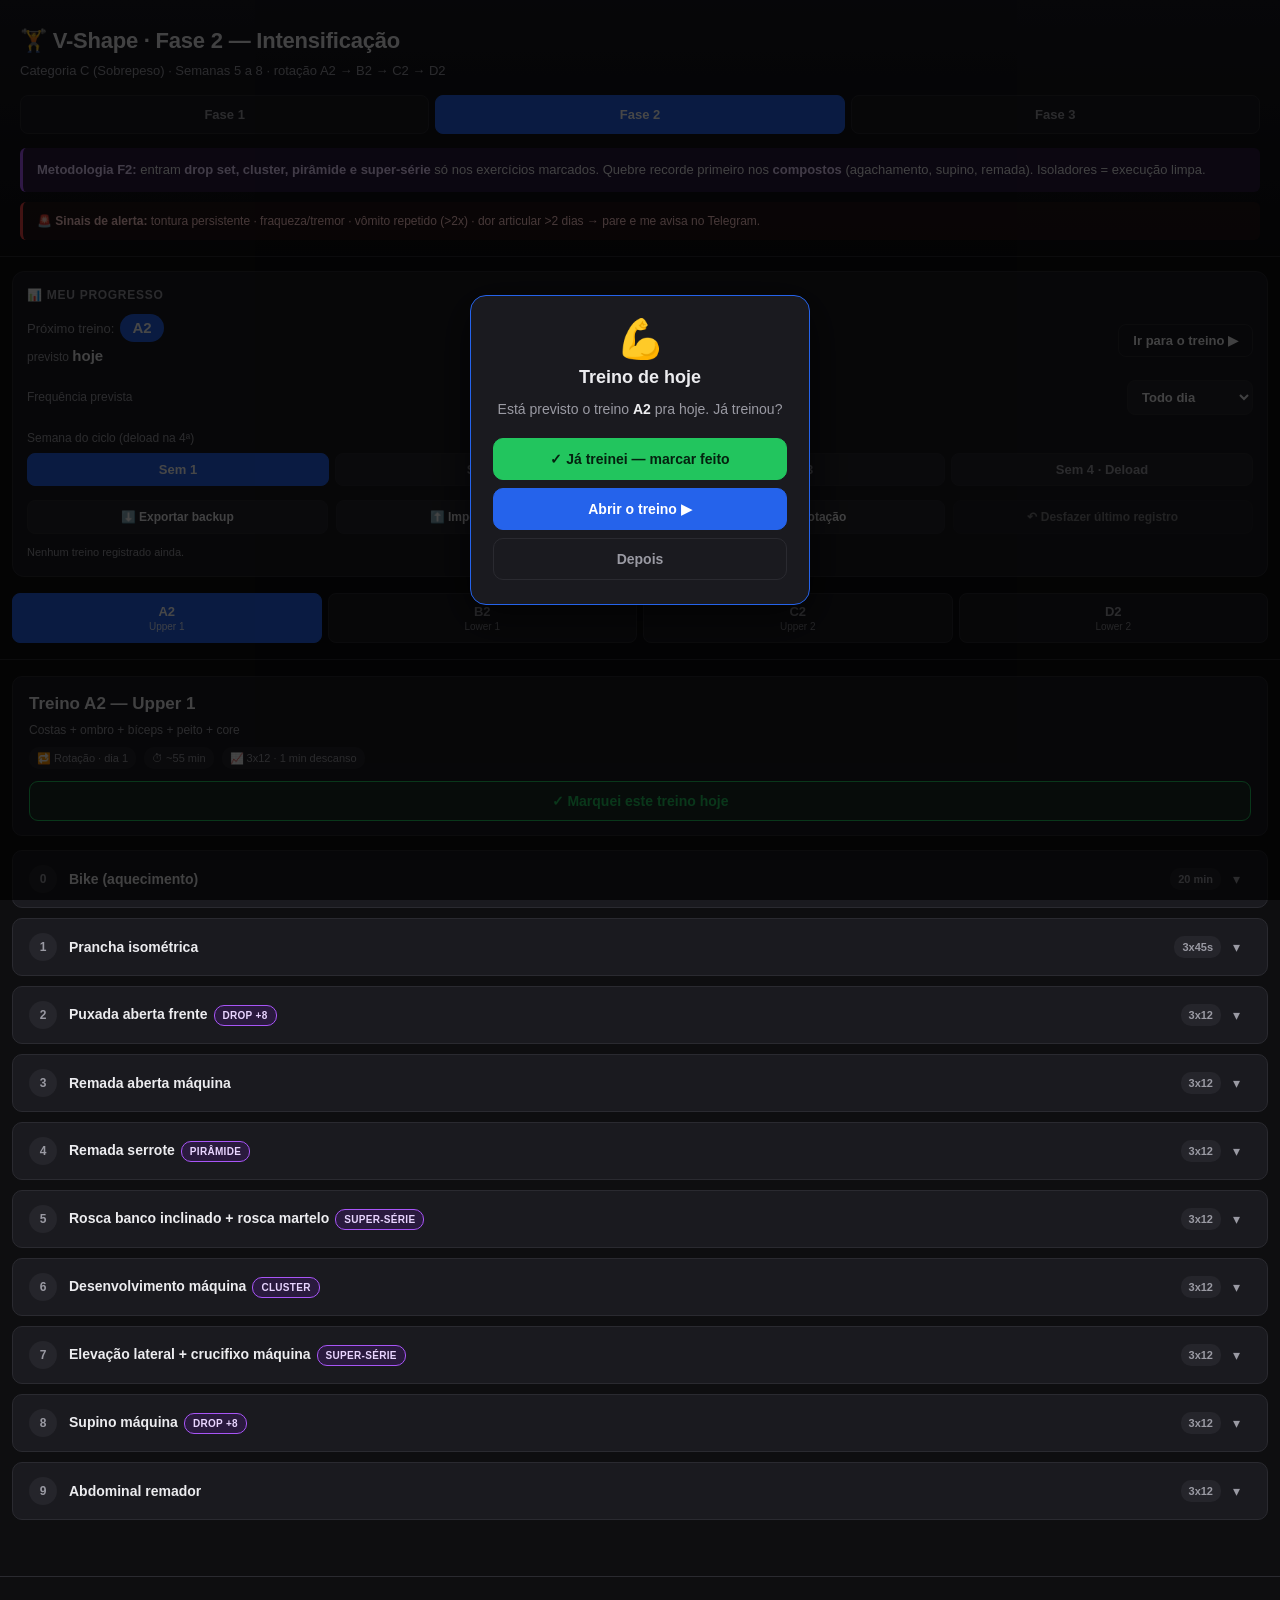
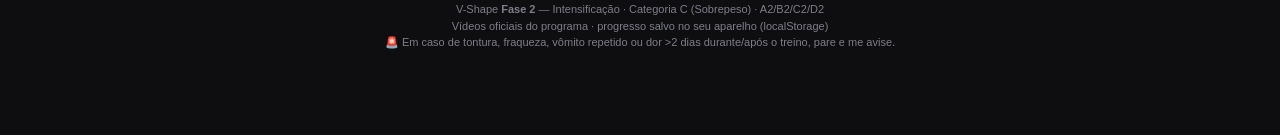
==== commit 2e75a30a: "fix: detalhes menores da auditoria .painel h3→h2 no CSS, dot da série seguinte da prancha marcado co" ====
--- a/fase2.html
+++ b/fase2.html
@@ -41,7 +41,7 @@
 
   /* ===== Painel de controle ===== */
   .painel{margin:14px 12px 0;padding:14px 14px 16px;background:var(--bg-card);border:1px solid var(--border);border-radius:12px}
-  .painel h3{font-size:12px;text-transform:uppercase;letter-spacing:.06em;color:var(--fg-dim);margin-bottom:10px}
+  .painel h2{font-size:12px;text-transform:uppercase;letter-spacing:.06em;color:var(--fg-dim);margin-bottom:10px}
   .painel-row{display:flex;flex-wrap:wrap;gap:10px;align-items:center;justify-content:space-between}
   .proximo-box{font-size:13px;color:var(--fg-dim)}
   .proximo-box b{color:var(--fg);font-size:15px}
@@ -695,6 +695,7 @@
     const sub=t.nome.split('—')[1].trim();
     const btn=el('button','tab-btn'+(i===0?' active':''),`${id}<span class="tab-sub">${sub}</span>`);
     btn.dataset.tab=id;
+    btn.setAttribute('role','tab'); btn.setAttribute('aria-selected',String(i===0));
     tabs.appendChild(btn);
 
     const restSeg = t.descanso.includes('1 min') || t.descanso.includes('1min') ? 60 : 45;
@@ -739,9 +740,9 @@
   document.querySelectorAll('nav.tabs button').forEach(btn=>{
     btn.addEventListener('click',()=>{
       const tab=btn.dataset.tab;
-      document.querySelectorAll('nav.tabs button').forEach(b=>b.classList.remove('active'));
+      document.querySelectorAll('nav.tabs button').forEach(b=>{ b.classList.remove('active'); b.setAttribute('aria-selected','false'); });
       document.querySelectorAll('.tab-content').forEach(c=>c.classList.remove('active'));
-      btn.classList.add('active');
+      btn.classList.add('active'); btn.setAttribute('aria-selected','true');
       document.getElementById('tab-'+tab).classList.add('active');
       window.scrollTo({top:0,behavior:'smooth'});
     });
@@ -1079,7 +1080,7 @@
     };
     const pausar=()=>{ if(intervalId){ clearInterval(intervalId); intervalId=null; pausado=true; telaAcesa(t,false); setEstado('pausado'); elPause.textContent='▶ Retomar'; beep(440,100); } else if(pausado){ iniciar(); } };
     const resetar=()=>{ if(intervalId)clearInterval(intervalId); if(descansoIv){clearInterval(descansoIv);descansoIv=null;} intervalId=null; pausado=false; telaAcesa(t,false); serieAtual=1; restante=segundos; setEstado(null); elStart.hidden=false; elPause.hidden=true; elNext.hidden=true; elNext.textContent='Próxima série ▶'; elDots.forEach(d=>d.classList.remove('active','done')); elDots[0].classList.add('active'); render(); };
-    const proxima=()=>{ if(descansoIv){clearInterval(descansoIv);descansoIv=null;} serieAtual++; restante=segundos; elNext.hidden=true; elNext.textContent='Próxima série ▶'; render(); iniciar(); };
+    const proxima=()=>{ if(descansoIv){clearInterval(descansoIv);descansoIv=null;} serieAtual++; elDots[serieAtual-1].classList.add('active'); restante=segundos; elNext.hidden=true; elNext.textContent='Próxima série ▶'; render(); iniciar(); };
     elStart.addEventListener('click',iniciar); elPause.addEventListener('click',pausar); elReset.addEventListener('click',resetar); elNext.addEventListener('click',proxima);
     render();
   });
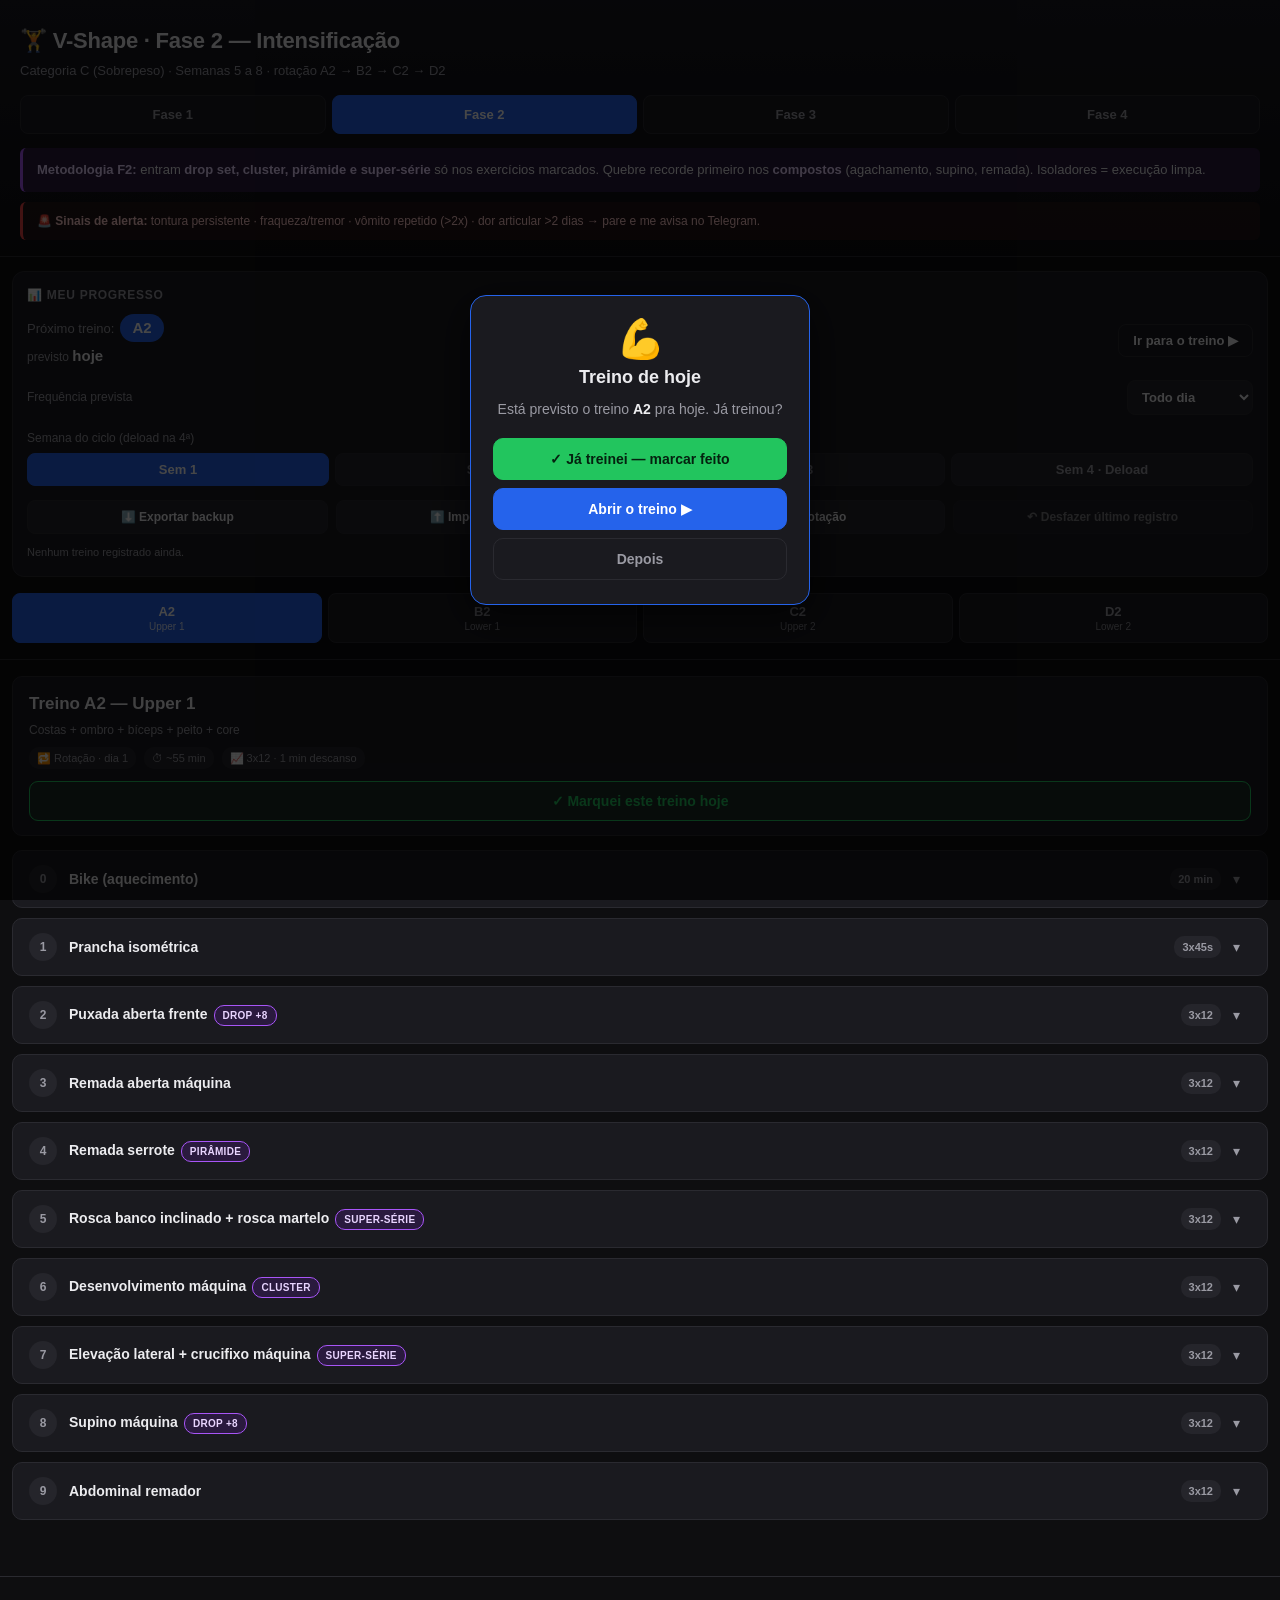
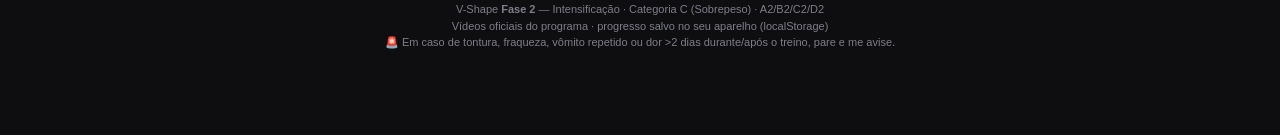
==== commit 19d54c9f: "feat: Fase 4 — Consolidação (Semanas 13-16) Nova fase na estrutura comum: A4 Empurrar, B4 Perna (qua" ====
--- a/fase2.html
+++ b/fase2.html
@@ -16,6 +16,7 @@
 <link rel="manifest" href="./manifest.json">
 <link rel="icon" type="image/svg+xml" href="./icon.svg">
 <link rel="apple-touch-icon" href="./apple-touch-icon.png">
+<link rel="stylesheet" href="./app.css">
 <style>
   :root{
     --bg:#0e0e10; --bg-card:#1a1a1f; --bg-soft:#25252b;
@@ -26,83 +27,9 @@
     --roxo:#a855f7; --roxo-soft:#2a1a3e;
     --border:#2a2a30;
   }
-  *{box-sizing:border-box;margin:0;padding:0}
-  html,body{background:var(--bg);color:var(--fg);font-family:-apple-system,BlinkMacSystemFont,"Segoe UI",Roboto,Helvetica,Arial,sans-serif;line-height:1.5}
-  body{padding:0 0 60px;min-height:100vh}
-  header{padding:24px 20px 16px;border-bottom:1px solid var(--border);background:linear-gradient(180deg,#181820,var(--bg))}
-  header h1{font-size:22px;letter-spacing:-.01em}
-  header .sub{font-size:13px;color:var(--fg-dim);margin-top:4px}
-  .fase-switch{display:flex;gap:6px;margin-top:14px}
-  .fase-switch a{flex:1;text-align:center;padding:9px 8px;border-radius:8px;font-size:13px;font-weight:600;text-decoration:none;border:1px solid var(--border);color:var(--fg-dim);background:var(--bg-card)}
-  .fase-switch a.on{background:var(--accent);color:#fff;border-color:var(--accent)}
-  .alerta{margin-top:14px;padding:12px 14px;background:var(--roxo-soft);border-left:3px solid var(--roxo);border-radius:6px;font-size:13px}
-  .alerta strong{color:#e9d5ff}
-  .sinais{margin-top:10px;padding:10px 14px;background:rgba(239,68,68,.08);border-left:3px solid var(--danger);border-radius:6px;font-size:12px;color:#fecaca}
-
-  /* ===== Painel de controle ===== */
-  .painel{margin:14px 12px 0;padding:14px 14px 16px;background:var(--bg-card);border:1px solid var(--border);border-radius:12px}
-  .painel h2{font-size:12px;text-transform:uppercase;letter-spacing:.06em;color:var(--fg-dim);margin-bottom:10px}
-  .painel-row{display:flex;flex-wrap:wrap;gap:10px;align-items:center;justify-content:space-between}
-  .proximo-box{font-size:13px;color:var(--fg-dim)}
-  .proximo-box b{color:var(--fg);font-size:15px}
-  .proximo-tag{display:inline-block;background:var(--accent);color:#fff;font-weight:800;padding:3px 12px;border-radius:20px;font-size:15px;margin-left:6px}
-  .semana-wrap{margin-top:14px}
-  .semana-label{font-size:12px;color:var(--fg-dim);margin-bottom:6px;display:block}
-  .semana-btns{display:flex;gap:6px}
-  .semana-btns button{flex:1;padding:8px 4px;border-radius:8px;border:1px solid var(--border);background:var(--bg-soft);color:var(--fg-dim);font-size:13px;font-weight:700;cursor:pointer}
-  .semana-btns button.on{background:var(--accent);color:#fff;border-color:var(--accent)}
-  .semana-btns button.deload.on{background:var(--warn);color:#000;border-color:var(--warn)}
-  .deload-banner{margin-top:12px;padding:11px 13px;background:var(--warn-soft);border:1px solid var(--warn);border-radius:8px;font-size:13px;color:#fde68a}
-  .deload-banner strong{color:var(--warn)}
-  .painel-actions{display:flex;gap:8px;margin-top:14px;flex-wrap:wrap}
-  .painel-actions button{flex:1;min-width:130px;padding:9px 10px;border-radius:8px;border:1px solid var(--border);background:var(--bg-soft);color:var(--fg);font-size:12px;font-weight:600;cursor:pointer;font-family:inherit}
-  .painel-actions button:hover{border-color:var(--accent)}
-  .painel-actions button:disabled{opacity:.45;cursor:default;border-color:var(--border)}
-  .hist-line{margin-top:10px;font-size:11px;color:var(--fg-mute)}
-  .hist-line span{color:var(--fg-dim)}
-
-  nav.tabs{display:flex;gap:6px;padding:16px 12px;background:var(--bg);position:sticky;top:0;z-index:10;border-bottom:1px solid var(--border);overflow-x:auto}
-  nav.tabs button{flex:1;min-width:90px;padding:10px 8px;background:var(--bg-card);color:var(--fg-dim);border:1px solid var(--border);border-radius:8px;cursor:pointer;font-size:13px;font-weight:600;transition:all .15s}
-  nav.tabs button:hover{border-color:var(--accent);color:var(--fg)}
-  nav.tabs button.active{background:var(--accent);color:#fff;border-color:var(--accent)}
-  nav.tabs button.feito::after{content:"✓";margin-left:5px;color:var(--ok);font-weight:800}
-  nav.tabs button.active.feito::after{color:#fff}
-  nav.tabs .tab-sub{display:block;font-size:10px;font-weight:400;opacity:.85;margin-top:2px}
-  main{padding:16px 12px}
-  .tab-content{display:none;animation:fadeIn .2s}
-  .tab-content.active{display:block}
-  @keyframes fadeIn{from{opacity:0;transform:translateY(4px)}to{opacity:1;transform:none}}
-  .treino-header{padding:14px 16px;background:var(--bg-card);border-radius:10px;margin-bottom:14px;border:1px solid var(--border)}
-  .treino-header h2{font-size:17px;margin-bottom:4px}
-  .treino-header .foco{font-size:12px;color:var(--fg-dim)}
-  .treino-header .meta{display:flex;gap:8px;flex-wrap:wrap;margin-top:8px}
-  .treino-header .meta span{font-size:11px;padding:3px 8px;background:var(--bg-soft);border-radius:10px;color:var(--fg-dim)}
-  .btn-feito{margin-top:12px;width:100%;padding:11px;border-radius:9px;border:1px solid var(--ok);background:rgba(34,197,94,.1);color:var(--ok);font-size:14px;font-weight:700;cursor:pointer;font-family:inherit}
-  .btn-feito:hover{background:rgba(34,197,94,.18)}
-  .btn-feito.done{background:var(--ok);color:#04210f}
 
   details.exercicio{background:var(--bg-card);border:1px solid var(--border);border-radius:10px;margin-bottom:10px;overflow:hidden;transition:border-color .15s}
-  details.exercicio[open]{border-color:var(--accent)}
-  details.exercicio summary{padding:14px 16px;cursor:pointer;list-style:none;display:flex;align-items:center;gap:12px;font-size:14px;font-weight:500;user-select:none}
-  details.exercicio summary::-webkit-details-marker{display:none}
   details.exercicio summary:hover{background:rgba(59,130,246,.05)}
-  .ex-num{flex:0 0 28px;height:28px;background:var(--bg-soft);color:var(--fg-dim);border-radius:50%;display:flex;align-items:center;justify-content:center;font-size:12px;font-weight:700}
-  details.exercicio[open] .ex-num{background:var(--accent);color:#fff}
-  .ex-nome{flex:1;font-weight:600}
-  .ex-serie{font-size:11px;padding:3px 8px;background:var(--bg-soft);color:var(--fg-dim);border-radius:10px;font-weight:600;white-space:nowrap}
-  .ex-toggle{flex:0 0 18px;color:var(--fg-dim);font-size:14px;transition:transform .2s}
-  details.exercicio[open] .ex-toggle{transform:rotate(180deg)}
-  .ex-conteudo{padding:0 16px 16px;display:grid;grid-template-columns:1fr;gap:14px}
-  @media(min-width:760px){.ex-conteudo{grid-template-columns:340px 1fr}}
-  .ex-video{background:#000;border-radius:8px;overflow:hidden;position:relative;aspect-ratio:9/16;max-width:280px;margin:0 auto}
-  .ex-video .video-poster{position:relative;display:block;width:100%;height:100%;background:#000;cursor:pointer;overflow:hidden}
-  .ex-video .video-poster img{width:100%;height:100%;object-fit:cover;display:block;transition:opacity .2s}
-  .ex-video .video-poster:hover img{opacity:.8}
-  .ex-video .play-btn{position:absolute;top:50%;left:50%;transform:translate(-50%,-50%);width:64px;height:64px;background:rgba(255,255,255,.95);border-radius:50%;display:flex;align-items:center;justify-content:center;color:#000;font-size:24px;padding-left:4px;box-shadow:0 4px 12px rgba(0,0,0,.4);transition:transform .15s}
-  .ex-video .video-poster:hover .play-btn{transform:translate(-50%,-50%) scale(1.1)}
-  .ex-video .video-poster iframe{position:absolute;inset:0;width:100%;height:100%;border:0;display:block}
-  .ex-video .yt-link{display:block;text-align:center;padding:8px;background:var(--bg-soft);color:var(--accent);font-size:12px;text-decoration:none;font-weight:600}
-  .ex-video .yt-link:hover{background:var(--accent-soft)}
 
   .combo-videos{display:grid;grid-template-columns:1fr 1fr;gap:8px}
   .combo-videos .combo-video{background:var(--bg-soft);border-radius:8px;padding:8px}
@@ -114,100 +41,16 @@
   .combo-videos .combo-video .video-poster:hover .play-btn{transform:translate(-50%,-50%) scale(1.1)}
   .combo-videos .combo-video .video-poster iframe{position:absolute;inset:0;width:100%;height:100%;border-radius:6px;border:0;display:block}
   .combo-videos .combo-video a.yt-mini{display:block;margin-top:4px;padding:3px 6px;background:var(--bg-card);color:var(--accent);text-align:center;text-decoration:none;font-size:10px;border-radius:4px;font-weight:600}
-
-  .ex-grupo{font-size:12px;color:var(--fg-dim);font-style:italic;margin-bottom:10px;padding-bottom:10px;border-bottom:1px solid var(--border)}
-  .ex-dicas{list-style:none;font-size:13px}
-  .ex-dicas li{padding:5px 0 5px 22px;position:relative;color:var(--fg)}
-  .ex-dicas li::before{position:absolute;left:0;top:5px;font-size:13px;font-weight:700}
-  .ex-dicas li.ok::before{content:"✓";color:var(--ok)}
-  .ex-dicas li.no::before{content:"✗";color:var(--danger)}
-  .ex-respira{margin-top:10px;padding:8px 10px;background:var(--bg-soft);border-radius:6px;font-size:12px;color:var(--fg-dim)}
-  .ex-respira strong{color:var(--fg)}
-  .ex-aviso{margin-top:10px;padding:8px 10px;background:var(--warn-soft);border-left:2px solid var(--warn);border-radius:4px;font-size:12px;color:#fde68a}
   .ex-adapt{margin-top:10px;padding:8px 10px;background:var(--accent-soft);border-left:2px solid var(--accent);border-radius:4px;font-size:12px;color:#bfdbfe}
-  .ex-adapt strong{color:#fff}
-
-  /* ===== Técnica badge + explicação ===== */
-  .tec-badge{display:inline-block;background:var(--roxo-soft);color:#e9d5ff;border:1px solid var(--roxo);font-size:10px;font-weight:700;padding:2px 8px;border-radius:10px;margin-left:6px;text-transform:uppercase;letter-spacing:.03em;white-space:nowrap}
-  .tec-box{margin-bottom:12px;padding:9px 12px;background:var(--roxo-soft);border-left:2px solid var(--roxo);border-radius:6px;font-size:12px;color:#e9d5ff}
-  .tec-box b{color:#fff}
-
-  /* ===== Peso tracker ===== */
-  .peso-track{margin-bottom:12px;padding:11px 12px;background:var(--bg-soft);border-radius:8px;border:1px solid var(--border)}
-  .peso-track .pt-top{display:flex;align-items:center;gap:8px;flex-wrap:wrap}
-  .peso-track label{font-size:11px;color:var(--fg-dim);text-transform:uppercase;letter-spacing:.05em}
-  .peso-track input{width:78px;padding:8px 10px;background:var(--bg-card);border:1px solid var(--border);border-radius:7px;color:var(--fg);font-size:16px;font-weight:700;text-align:center;font-family:inherit}
-  .peso-track input:focus{outline:none;border-color:var(--accent)}
-  .peso-track .un{font-size:13px;color:var(--fg-dim)}
-  .peso-save{padding:8px 14px;background:var(--accent);color:#fff;border:0;border-radius:7px;font-size:13px;font-weight:700;cursor:pointer;font-family:inherit}
-  .peso-save:active{transform:scale(.97)}
-  .peso-info{margin-top:8px;font-size:12px;color:var(--fg-dim);min-height:16px}
-  .peso-info .prog-up{color:var(--ok);font-weight:700}
-  .peso-info .prog-same{color:var(--fg-dim)}
-  .peso-info .prog-down{color:var(--warn);font-weight:700}
-  .peso-deload{margin-top:6px;font-size:12px;color:#fde68a;font-weight:600}
-
-  /* ===== Rest timer inline ===== */
-  .rest-timer{margin-top:12px;display:flex;align-items:center;gap:8px;flex-wrap:wrap}
-  .rest-timer .rt-label{font-size:11px;color:var(--fg-dim);text-transform:uppercase;letter-spacing:.05em}
-  .rest-btn{padding:8px 14px;border-radius:8px;border:1px solid var(--border);background:var(--bg-card);color:var(--fg);font-size:13px;font-weight:700;cursor:pointer;font-family:inherit;font-variant-numeric:tabular-nums}
-  .rest-btn:hover{border-color:var(--accent)}
-  .rest-btn.rodando{background:var(--accent);color:#fff;border-color:var(--accent)}
-  .rest-btn.fim{background:var(--ok);color:#04210f;border-color:var(--ok)}
 
   /* ===== Prancha timer (reuso Fase 1) ===== */
   .prancha-timer{background:var(--bg-soft);border-radius:12px;padding:18px;margin-bottom:14px;text-align:center;border:2px solid var(--border);transition:border-color .2s}
-  .prancha-timer.rodando{border-color:var(--accent)}
-  .prancha-timer.pausado{border-color:var(--warn)}
-  .prancha-timer.pronto{border-color:var(--ok)}
-  .prancha-timer.completo{border-color:var(--ok);background:linear-gradient(180deg,var(--bg-soft),rgba(34,197,94,.08))}
-  .timer-serie{font-size:11px;color:var(--fg-dim);text-transform:uppercase;letter-spacing:.08em;margin-bottom:4px}
-  .timer-relogio{font-size:54px;font-weight:800;color:var(--accent);font-variant-numeric:tabular-nums;line-height:1;margin:6px 0 12px}
-  .prancha-timer.completo .timer-relogio{color:var(--ok);font-size:48px}
-  .timer-progress{height:6px;background:var(--border);border-radius:3px;overflow:hidden;margin-bottom:14px}
-  .timer-progress-bar{height:100%;background:var(--accent);width:0%;transition:width 1s linear}
-  .prancha-timer.completo .timer-progress-bar{background:var(--ok);width:100%!important}
-  .timer-controls{display:flex;gap:8px;justify-content:center;flex-wrap:wrap}
-  .timer-btn{padding:10px 18px;border-radius:8px;border:1px solid var(--border);background:var(--bg-card);color:var(--fg);font-size:14px;font-weight:600;cursor:pointer;transition:all .15s;font-family:inherit}
-  .timer-btn:hover{border-color:var(--accent);transform:translateY(-1px)}
-  .timer-btn-start{background:var(--ok);color:#fff;border-color:var(--ok)}
-  .timer-btn-pause{background:var(--warn);color:#000;border-color:var(--warn)}
-  .timer-btn-next{background:var(--accent);color:#fff;border-color:var(--accent)}
-  .timer-series{display:flex;gap:8px;justify-content:center;margin-top:14px}
-  .serie-dot{width:11px;height:11px;border-radius:50%;background:var(--border);transition:all .2s}
   .serie-dot.active{background:var(--accent);box-shadow:0 0 0 3px rgba(59,130,246,.25)}
-  .serie-dot.done{background:var(--ok)}
-  @keyframes pulse-win{0%,100%{transform:scale(1)}50%{transform:scale(1.06)}}
-  .prancha-timer.completo .timer-relogio{animation:pulse-win .6s 3}
 
   /* carga rotulada (combos/super-série) */
   .peso-track .pt-nome{font-size:12px;color:var(--accent);font-weight:700;flex:1 0 100%;margin-bottom:2px}
-  /* frequência + previsão */
-  .freq-sel{padding:8px 10px;background:var(--bg-soft);border:1px solid var(--border);border-radius:8px;color:var(--fg);font-size:13px;font-weight:600;font-family:inherit}
-  .prev-info{font-size:12px;color:var(--fg-dim);margin-top:3px}
-  .prev-info b{color:var(--fg)}
-  .prev-atraso{color:var(--warn);font-weight:600}
-  /* modal lembrete */
-  .modal-overlay{position:fixed;inset:0;background:rgba(0,0,0,.72);display:flex;align-items:center;justify-content:center;padding:24px;z-index:100;animation:fadeIn .2s}
-  .modal-overlay[hidden]{display:none}
-  .modal-box{background:var(--bg-card);border:1px solid var(--accent);border-radius:16px;padding:24px 22px;max-width:340px;width:100%;text-align:center;box-shadow:0 12px 40px rgba(0,0,0,.6)}
-  .modal-emoji{font-size:38px;line-height:1;margin-bottom:6px}
-  .modal-box h3{font-size:18px;margin-bottom:8px}
-  .modal-box p{font-size:14px;color:var(--fg-dim);margin-bottom:18px}
-  .modal-box p b{color:var(--fg)}
-  .modal-actions{display:flex;flex-direction:column;gap:8px}
-  .modal-btn{padding:12px;border-radius:10px;border:1px solid var(--border);font-size:14px;font-weight:700;cursor:pointer;font-family:inherit}
-  .modal-btn-ok{background:var(--ok);color:#04210f;border-color:var(--ok)}
-  .modal-btn-ir{background:var(--accent);color:#fff;border-color:var(--accent)}
-  .modal-btn-off{background:transparent;color:var(--fg-dim)}
   .ex-aviso-medico{margin-top:10px;padding:10px 12px;background:rgba(239,68,68,.12);border-left:3px solid var(--danger);border-radius:4px;font-size:12px;color:#fecaca}
   .ex-aviso-medico strong{color:var(--danger)}
-  .ex-placeholder-vid{display:flex;align-items:center;justify-content:center;background:var(--bg-soft);aspect-ratio:9/16;max-width:280px;margin:0 auto;border-radius:8px;border:1px dashed var(--border);padding:16px;text-align:center}
-  .ex-placeholder-vid span{color:var(--fg-mute);font-size:12px;line-height:1.5}
-  footer{padding:24px 20px;text-align:center;font-size:11px;color:var(--fg-mute);border-top:1px solid var(--border);margin-top:30px}
-  footer a{color:var(--accent);text-decoration:none}
-  .toast{position:fixed;left:50%;bottom:24px;transform:translateX(-50%) translateY(20px);background:var(--bg-card);border:1px solid var(--accent);color:var(--fg);padding:11px 18px;border-radius:10px;font-size:13px;font-weight:600;opacity:0;pointer-events:none;transition:all .25s;z-index:50;box-shadow:0 8px 24px rgba(0,0,0,.5)}
-  .toast.show{opacity:1;transform:translateX(-50%) translateY(0)}
 </style>
 </head>
 <body>
@@ -219,6 +62,7 @@
     <a href="./index.html">Fase 1</a>
     <a href="./fase2.html" class="on">Fase 2</a>
     <a href="./fase3.html">Fase 3</a>
+    <a href="./fase4.html">Fase 4</a>
   </div>
   <div class="alerta">
     <strong>Metodologia F2:</strong> entram <strong>drop set, cluster, pirâmide e super-série</strong> só nos exercícios marcados. Quebre recorde primeiro nos <strong>compostos</strong> (agachamento, supino, remada). Isoladores = execução limpa.
@@ -295,6 +139,8 @@
 <div class="toast" id="toast"></div>
 
 <script>
+/* Diferenças desta fase lidas pelo motor comum (app.js) */
+const FASE = { n:2, semanaDeload:4, semanaOffset:0, pranchaPadrao:30, metaDescanso:' descanso' };
 /* =========================================================
    DADOS DA FASE 2  (extraídos do PDF oficial FASE2.pdf)
    ========================================================= */
@@ -468,128 +314,6 @@
   }
 };
 
-/* =========================================================
-   ESTADO (localStorage)
-   ========================================================= */
-const LS = {
-  pesos:'vshape_f2_pesos',
-  semana:'vshape_f2_semana',
-  rotacao:'vshape_f2_rotacao',
-  feitoHoje:'vshape_f2_feitohoje',
-  freq:'vshape_f2_freq'
-};
-const load = (k,def)=>{ try{ const v=localStorage.getItem(k); return v?JSON.parse(v):def; }catch(e){ return def; } };
-const save = (k,v)=>{ try{ localStorage.setItem(k,JSON.stringify(v)); }catch(e){} };
-
-let pesos   = load(LS.pesos, {});                       // {"A2-2":{atual:40,anterior:35}}
-let semana  = load(LS.semana, 1);                       // 1..4
-let rotacao = load(LS.rotacao, {proximo:'A2', hist:[]});// {proximo, hist, dataPrevista, atrasadoDe}
-let freq    = load(LS.freq, 1);                         // dias entre treinos previstos
-
-const DELOAD_FATOR = 0.5; // deload = 50% do peso atual
-
-/* =========================================================
-   HELPERS
-   ========================================================= */
-const san = v => String(v==null?"":v).replace(/[<>&]/g,"");
-const el = (tag,cls,html)=>{ const e=document.createElement(tag); if(cls)e.className=cls; if(html!=null)e.innerHTML=html; return e; };
-const hoje = ()=>{ const d=new Date(); return `${d.getFullYear()}-${String(d.getMonth()+1).padStart(2,'0')}-${String(d.getDate()).padStart(2,'0')}`; };
-const fmtData = iso => { const [y,m,d]=iso.split('-'); return `${d}/${m}`; };
-const addDias = (iso,n)=>{ const [y,m,d]=iso.split('-').map(Number); const dt=new Date(y,m-1,d+n); return `${dt.getFullYear()}-${String(dt.getMonth()+1).padStart(2,'0')}-${String(dt.getDate()).padStart(2,'0')}`; };
-// Backup importado: mantém só o que tem o formato esperado (o resto é descartado)
-const DATA_RE=/^\d{4}-\d{2}-\d{2}$/;
-const numOk = v => typeof v==='number' && isFinite(v);
-function validarBackup(d){
-  const ok={};
-  if(!d||typeof d!=='object') return ok;
-  if(d.pesos&&typeof d.pesos==='object'){
-    ok.pesos={};
-    Object.entries(d.pesos).forEach(([k,p])=>{
-      if(!p||!numOk(p.atual)) return;
-      ok.pesos[k]=numOk(p.anterior)?{atual:p.atual,anterior:p.anterior}:{atual:p.atual};
-    });
-  }
-  if(d.rotacao&&typeof d.rotacao==='object'){
-    const r=d.rotacao;
-    ok.rotacao={
-      proximo: ORDEM.includes(r.proximo)?r.proximo:ORDEM[0],
-      hist: Array.isArray(r.hist)?r.hist.filter(h=>h&&ORDEM.includes(h.t)&&DATA_RE.test(h.d)).slice(0,12):[]
-    };
-    if(DATA_RE.test(r.dataPrevista)) ok.rotacao.dataPrevista=r.dataPrevista;
-    if(DATA_RE.test(r.atrasadoDe)) ok.rotacao.atrasadoDe=r.atrasadoDe;
-  }
-  if([1,2,3].includes(d.freq)) ok.freq=d.freq;
-  if([1,2,3,4].includes(d.semana)) ok.semana=d.semana;
-  if(d.feitoHoje&&typeof d.feitoHoje==='object'){
-    ok.feitoHoje={};
-    Object.entries(d.feitoHoje).forEach(([k,v])=>{ if(ORDEM.includes(k)&&DATA_RE.test(v)) ok.feitoHoje[k]=v; });
-  }
-  return ok;
-}
-
-// Agendamento: garante dataPrevista e "rola" pra hoje se estiver vencida
-function ajustarPrevisao(){
-  let mudou=false;
-  if(!rotacao.dataPrevista){ rotacao.dataPrevista=hoje(); mudou=true; }
-  if(rotacao.dataPrevista < hoje()){ rotacao.atrasadoDe=rotacao.atrasadoDe||rotacao.dataPrevista; rotacao.dataPrevista=hoje(); mudou=true; }
-  if(rotacao.dataPrevista > hoje() && rotacao.atrasadoDe){ rotacao.atrasadoDe=null; mudou=true; }
-  if(mudou) save(LS.rotacao,rotacao);
-}
-function textoPrevisao(){
-  const dp=rotacao.dataPrevista;
-  if(!dp) return '';
-  if(dp===hoje()) return rotacao.atrasadoDe
-    ? `previsto <b>hoje</b> · <span class="prev-atraso">atrasado desde ${san(fmtData(rotacao.atrasadoDe))}</span>`
-    : `previsto <b>hoje</b>`;
-  return `previsto p/ ${san(fmtData(dp))}`;
-}
-
-function toast(msg){
-  const t=document.getElementById('toast');
-  t.textContent=msg; t.classList.add('show');
-  clearTimeout(t._to); t._to=setTimeout(()=>t.classList.remove('show'),1800);
-}
-
-function videoPosterHTML(id, alt){
-  return `<a class="video-poster" data-vid="${id}" href="https://www.youtube.com/watch?v=${id}" target="_blank" rel="noopener" aria-label="Assistir ${alt} no YouTube"><img src="https://i.ytimg.com/vi/${id}/hqdefault.jpg" alt="${alt}" loading="lazy"><div class="play-btn">▶</div></a>`;
-}
-
-/* =========================================================
-   RENDER
-   ========================================================= */
-function pranchaHTML(seg){
-  return `<div class="prancha-timer" data-serie-atual="1" data-serie-total="3" data-segundos="${seg}" role="timer" aria-label="Cronometro de prancha">
-    <div class="timer-serie">Série <span class="serie-num">1</span> de 3</div>
-    <div class="timer-relogio" aria-live="polite">${String(Math.floor(seg/60)).padStart(2,'0')}:${String(seg%60).padStart(2,'0')}</div>
-    <div class="timer-progress"><div class="timer-progress-bar"></div></div>
-    <div class="timer-controls">
-      <button class="timer-btn timer-btn-start" type="button">▶ Iniciar</button>
-      <button class="timer-btn timer-btn-pause" type="button" hidden>⏸ Pausar</button>
-      <button class="timer-btn timer-btn-next" type="button" hidden>Próxima série ▶</button>
-      <button class="timer-btn timer-btn-reset" type="button">↻ Resetar</button>
-    </div>
-    <div class="timer-series">
-      <span class="serie-dot active" title="Serie 1"></span>
-      <span class="serie-dot" title="Serie 2"></span>
-      <span class="serie-dot" title="Serie 3"></span>
-    </div>
-  </div>`;
-}
-
-function pesoTrackHTML(key, label){
-  const lbl = label ? `<label class="pt-nome">${label}</label>` : `<label>Carga:</label>`;
-  return `<div class="peso-track" data-key="${key}">
-    <div class="pt-top">
-      ${lbl}
-      <input type="number" inputmode="decimal" step="0.5" min="0" class="peso-input" placeholder="—">
-      <span class="un">kg</span>
-      <button class="peso-save" type="button">salvar</button>
-    </div>
-    <div class="peso-info"></div>
-    <div class="peso-deload" hidden></div>
-  </div>`;
-}
-
 function restTimerHTML(restSeg){
   return `<div class="rest-timer">
     <span class="rt-label">Descanso:</span>
@@ -685,416 +409,7 @@
     </div>
   </details>`;
 }
-
-function render(){
-  const tabs=document.getElementById('tabs');
-  const main=document.getElementById('main');
-  tabs.innerHTML=''; main.innerHTML='';
-  ORDEM.forEach((id,i)=>{
-    const t=TREINOS[id];
-    const sub=t.nome.split('—')[1].trim();
-    const btn=el('button','tab-btn'+(i===0?' active':''),`${id}<span class="tab-sub">${sub}</span>`);
-    btn.dataset.tab=id;
-    btn.setAttribute('role','tab'); btn.setAttribute('aria-selected',String(i===0));
-    tabs.appendChild(btn);
-
-    const restSeg = t.descanso.includes('1 min') || t.descanso.includes('1min') ? 60 : 45;
-    const sec=el('section','tab-content'+(i===0?' active':''));
-    sec.id='tab-'+id;
-    const exHTML = t.ex.map((ex,idx)=>exercicioHTML(id,idx,ex,restSeg)).join('');
-    sec.innerHTML=`<div class="treino-header">
-        <h2>${t.nome}</h2>
-        <div class="foco">${t.foco}</div>
-        <div class="meta"><span>🔁 ${t.dia}</span><span>⏱ ${t.dur}</span><span>📈 ${t.reps} · ${t.descanso} descanso</span></div>
-        <button class="btn-feito" type="button" data-feito="${id}">✓ Marquei este treino hoje</button>
-      </div>${exHTML}`;
-    main.appendChild(sec);
-  });
-
-  wireTabs();
-  wireVideos();
-  wirePesos();
-  wireRest();
-  wireFeito();
-  wireAccordion();
-  setupPranchaTimer();
-  aplicarPesosSalvos();
-  atualizarPainel();
-}
-
-/* =========================================================
-   WIRING
-   ========================================================= */
-// Acordeão: ao abrir um exercício, fecha os outros abertos do mesmo treino
-function wireAccordion(){
-  document.querySelectorAll('details.exercicio').forEach(d=>{
-    d.addEventListener('toggle',()=>{
-      if(!d.open) return;
-      const sec=d.closest('.tab-content')||document;
-      sec.querySelectorAll('details.exercicio[open]').forEach(o=>{ if(o!==d) o.open=false; });
-    });
-  });
-}
-
-function wireTabs(){
-  document.querySelectorAll('nav.tabs button').forEach(btn=>{
-    btn.addEventListener('click',()=>{
-      const tab=btn.dataset.tab;
-      document.querySelectorAll('nav.tabs button').forEach(b=>{ b.classList.remove('active'); b.setAttribute('aria-selected','false'); });
-      document.querySelectorAll('.tab-content').forEach(c=>c.classList.remove('active'));
-      btn.classList.add('active'); btn.setAttribute('aria-selected','true');
-      document.getElementById('tab-'+tab).classList.add('active');
-      window.scrollTo({top:0,behavior:'smooth'});
-    });
-  });
-}
-
-function wireVideos(){
-  document.querySelectorAll('.video-poster').forEach(p=>{
-    p.addEventListener('click',e=>{
-      if(e.metaKey||e.ctrlKey||e.shiftKey) return;
-      e.preventDefault();
-      const vid=p.dataset.vid;
-      if(!vid||p.querySelector('iframe')) return;
-      const iframe=document.createElement('iframe');
-      iframe.src='https://www.youtube-nocookie.com/embed/'+vid+'?autoplay=1&rel=0';
-      iframe.allow='autoplay; encrypted-media; picture-in-picture';iframe.setAttribute('sandbox','allow-scripts allow-same-origin allow-presentation');
-      iframe.allowFullscreen=true;
-      iframe.title=p.querySelector('img')?.alt||'Video';
-      p.appendChild(iframe);
-      setTimeout(()=>{ p.querySelector('img')?.remove(); p.querySelector('.play-btn')?.remove(); },200);
-    });
-  });
-}
-
-/* ---- Peso tracker ---- */
-function wirePesos(){
-  document.querySelectorAll('.peso-track').forEach(pt=>{
-    const key=pt.dataset.key;
-    const input=pt.querySelector('.peso-input');
-    const btn=pt.querySelector('.peso-save');
-    const salvar=()=>{
-      const val=parseFloat(input.value.replace(',','.'));
-      if(isNaN(val)||val<=0){ toast('Digite uma carga válida'); return; }
-      const cur=pesos[key]||{};
-      if(cur.atual!=null && cur.atual!==val){ cur.anterior=cur.atual; }
-      cur.atual=val;
-      pesos[key]=cur;
-      save(LS.pesos,pesos);
-      renderPesoInfo(pt,key);
-      toast('Carga salva: '+val+'kg');
-    };
-    btn.addEventListener('click',salvar);
-    input.addEventListener('keydown',e=>{ if(e.key==='Enter'){ e.preventDefault(); salvar(); }});
-  });
-}
-
-function renderPesoInfo(pt,key){
-  const info=pt.querySelector('.peso-info');
-  const dl=pt.querySelector('.peso-deload');
-  const p=pesos[key];
-  if(!p||p.atual==null){ info.innerHTML='<span class="prog-same">Registre sua carga pra acompanhar a evolução.</span>'; dl.hidden=true; return; }
-  let html=`Atual: <b>${san(p.atual)}kg</b>`;
-  if(p.anterior!=null){
-    const diff=+(p.atual-p.anterior).toFixed(1);
-    if(diff>0) html+=` · anterior ${san(p.anterior)}kg <span class="prog-up">✓ +${san(diff)}kg</span>`;
-    else if(diff<0) html+=` · anterior ${san(p.anterior)}kg <span class="prog-down">▼ ${san(diff)}kg</span>`;
-    else html+=` · <span class="prog-same">manteve</span>`;
-  }
-  info.innerHTML=html;
-  // deload
-  if(semana===4){
-    dl.hidden=false;
-    dl.innerHTML=`⚠️ Deload: use ~<b>${san(Math.round(p.atual*DELOAD_FATOR*2)/2)}kg</b> (${Math.round(DELOAD_FATOR*100)}%), mesmas reps.`;
-  } else { dl.hidden=true; }
-}
-
-function aplicarPesosSalvos(){
-  document.querySelectorAll('.peso-track').forEach(pt=>{
-    const key=pt.dataset.key;
-    if(pesos[key]&&pesos[key].atual!=null) pt.querySelector('.peso-input').value=pesos[key].atual;
-    renderPesoInfo(pt,key);
-  });
-}
-
-/* ---- Rest timer inline ---- */
-let _audioCtx=null;
-function beep(freq,dur){
-  try{
-    if(!_audioCtx) _audioCtx=new (window.AudioContext||window.webkitAudioContext)();
-    const osc=_audioCtx.createOscillator(), gain=_audioCtx.createGain();
-    osc.connect(gain); gain.connect(_audioCtx.destination);
-    osc.frequency.value=freq;
-    gain.gain.setValueAtTime(0.3,_audioCtx.currentTime);
-    gain.gain.exponentialRampToValueAtTime(0.001,_audioCtx.currentTime+dur/1000);
-    osc.start(); osc.stop(_audioCtx.currentTime+dur/1000);
-  }catch(e){}
-}
-function vibrar(p){ if('vibrate' in navigator) try{ navigator.vibrate(p);}catch(e){} }
-// Mantém a tela acesa enquanto algum timer roda (Wake Lock API; sem suporte, não faz nada)
-const _timersAtivos=new Set(); let _wakeLock=null;
-async function pedirWakeLock(){
-  if(!('wakeLock' in navigator) || _wakeLock || document.visibilityState!=='visible') return;
-  try{
-    _wakeLock=await navigator.wakeLock.request('screen');
-    _wakeLock.addEventListener('release',()=>{ _wakeLock=null; });
-    if(!_timersAtivos.size){ _wakeLock.release().catch(()=>{}); _wakeLock=null; }
-  }catch(e){ _wakeLock=null; }
-}
-function telaAcesa(dono,on){
-  if(on) _timersAtivos.add(dono); else _timersAtivos.delete(dono);
-  if(_timersAtivos.size) pedirWakeLock();
-  else if(_wakeLock){ _wakeLock.release().catch(()=>{}); _wakeLock=null; }
-}
-document.addEventListener('visibilitychange',()=>{ if(document.visibilityState==='visible'&&_timersAtivos.size) pedirWakeLock(); });
-
-function wireRest(){
-  document.querySelectorAll('.rest-btn[data-rest]').forEach(btn=>{
-    const base=parseInt(btn.dataset.rest);
-    const label=btn.textContent;
-    btn.addEventListener('click',()=>{
-      if(btn._iv){ // parar/resetar
-        clearInterval(btn._iv); btn._iv=null; telaAcesa(btn,false);
-        btn.classList.remove('rodando','fim'); btn.textContent=label; return;
-      }
-      beep(0,1); // desbloqueia áudio
-      const fim=Date.now()+base*1000; // conta pelo relógio: não atrasa com a tela apagada
-      let s=base;
-      btn.classList.add('rodando'); btn.classList.remove('fim');
-      btn.textContent=s+'s'; telaAcesa(btn,true);
-      btn._iv=setInterval(()=>{
-        const novo=Math.ceil((fim-Date.now())/1000);
-        if(novo===s) return;
-        s=novo;
-        if(s<=3&&s>0) beep(660,90);
-        if(s<=0){
-          clearInterval(btn._iv); btn._iv=null; telaAcesa(btn,false);
-          beep(1200,450); vibrar([200,100,200]);
-          btn.classList.remove('rodando'); btn.classList.add('fim'); btn.textContent='✓ vai!';
-          setTimeout(()=>{ btn.classList.remove('fim'); btn.textContent=label; },2500);
-          return;
-        }
-        btn.textContent=s+'s';
-      },250);
-    });
-  });
-}
-
-/* ---- Marcar treino feito / rotação ---- */
-function marcarTreino(id){
-  const feitos=load(LS.feitoHoje,{});
-  // guarda o estado anterior pro "Desfazer último registro" (1 nível)
-  rotacao.desfazer={t:id,d:hoje(),proximo:rotacao.proximo,dataPrevista:rotacao.dataPrevista||null,atrasadoDe:rotacao.atrasadoDe||null,feitoAntes:feitos[id]||null};
-  // registra no histórico
-  rotacao.hist=rotacao.hist||[];
-  rotacao.hist.unshift({t:id,d:hoje()});
-  rotacao.hist=rotacao.hist.slice(0,12);
-  // avança a rotação: próximo = seguinte a ESTE treino
-  rotacao.proximo=ORDEM[(ORDEM.indexOf(id)+1)%ORDEM.length];
-  // agenda o próximo pela frequência e limpa atraso
-  rotacao.dataPrevista=addDias(hoje(),freq);
-  rotacao.atrasadoDe=null;
-  save(LS.rotacao,rotacao);
-  feitos[id]=hoje(); save(LS.feitoHoje,feitos);
-  const quando = rotacao.dataPrevista===hoje() ? 'hoje' : fmtData(rotacao.dataPrevista);
-  toast(`${id} concluído! Próximo: ${rotacao.proximo} (${quando})`);
-  vibrar([100,50,100]);
-  atualizarPainel();
-}
-function desfazerRegistro(){
-  const u=rotacao.desfazer;
-  if(!u){ toast('Nada pra desfazer'); return; }
-  if(!confirm(`Desfazer o registro de ${u.t} (${fmtData(u.d)})? A rotação volta pra como estava antes.`)) return;
-  const i=(rotacao.hist||[]).findIndex(h=>h.t===u.t&&h.d===u.d);
-  if(i>=0) rotacao.hist.splice(i,1);
-  rotacao.proximo=u.proximo; rotacao.dataPrevista=u.dataPrevista; rotacao.atrasadoDe=u.atrasadoDe;
-  rotacao.desfazer=null; save(LS.rotacao,rotacao);
-  const feitos=load(LS.feitoHoje,{});
-  if(u.feitoAntes) feitos[u.t]=u.feitoAntes; else delete feitos[u.t];
-  save(LS.feitoHoje,feitos);
-  toast(`Registro desfeito — próximo: ${rotacao.proximo}`);
-  atualizarPainel();
-}
-function wireFeito(){
-  document.querySelectorAll('[data-feito]').forEach(btn=>{
-    btn.addEventListener('click',()=>{
-      const id=btn.dataset.feito;
-      if(load(LS.feitoHoje,{})[id]===hoje() && !confirm(`${id} já foi registrado hoje. Registrar de novo?`)) return;
-      marcarTreino(id);
-    });
-  });
-}
-
-/* =========================================================
-   PAINEL
-   ========================================================= */
-function atualizarPainel(){
-  ajustarPrevisao();
-  document.getElementById('proximoTag').textContent=rotacao.proximo;
-  document.getElementById('btnDesfazer').disabled=!rotacao.desfazer;
-  document.getElementById('previsaoInfo').innerHTML=textoPrevisao();
-  const fs=document.getElementById('freqSel'); if(fs) fs.value=String(freq);
-  // semana buttons
-  document.querySelectorAll('#semanaBtns button').forEach(b=>{
-    b.classList.toggle('on', parseInt(b.dataset.sem)===semana);
-  });
-  document.getElementById('deloadBanner').hidden = (semana!==4);
-  // marcar abas feitas hoje
-  const feitos=load(LS.feitoHoje,{});
-  document.querySelectorAll('nav.tabs button').forEach(b=>{
-    b.classList.toggle('feito', feitos[b.dataset.tab]===hoje());
-  });
-  document.querySelectorAll('[data-feito]').forEach(b=>{
-    const done=feitos[b.dataset.feito]===hoje();
-    b.classList.toggle('done',done);
-    b.textContent = done ? '✓ Concluído hoje — toque pra registrar de novo' : '✓ Marquei este treino hoje';
-  });
-  // histórico
-  const hl=document.getElementById('histLine');
-  if(rotacao.hist&&rotacao.hist.length){
-    hl.innerHTML='<span>Últimos:</span> '+rotacao.hist.slice(0,6).map(h=>`${san(h.t)} <span>(${san(fmtData(h.d))})</span>`).join(' · ');
-  } else hl.innerHTML='<span>Nenhum treino registrado ainda.</span>';
-  // atualiza deload em todos os exercícios
-  document.querySelectorAll('.peso-track').forEach(pt=>renderPesoInfo(pt,pt.dataset.key));
-}
-
-function irParaProximo(){
-  const id=rotacao.proximo;
-  const btn=document.querySelector(`nav.tabs button[data-tab="${id}"]`);
-  if(btn) btn.click();
-}
-
-/* ---- Painel actions ---- */
-function wirePainel(){
-  document.querySelectorAll('#semanaBtns button').forEach(b=>{
-    b.addEventListener('click',()=>{ semana=parseInt(b.dataset.sem); save(LS.semana,semana); atualizarPainel(); toast('Semana '+semana+(semana===4?' · DELOAD':'')); });
-  });
-  document.getElementById('irProximo').addEventListener('click',irParaProximo);
-  document.getElementById('freqSel').addEventListener('change',e=>{
-    freq=parseInt(e.target.value)||1; save(LS.freq,freq);
-    toast('Frequência: '+(freq===1?'todo dia':'a cada '+freq+' dias'));
-  });
-  document.getElementById('btnReset').addEventListener('click',()=>{
-    if(!confirm('Resetar a rotação e o histórico? (As cargas salvas serão mantidas)')) return;
-    rotacao={proximo:'A2',hist:[]}; save(LS.rotacao,rotacao);
-    save(LS.feitoHoje,{});
-    atualizarPainel(); toast('Rotação resetada — começa no A2');
-  });
-  document.getElementById('btnDesfazer').addEventListener('click',desfazerRegistro);
-  document.getElementById('btnExportar').addEventListener('click',()=>{
-    const dump={pesos,semana,rotacao,freq,feitoHoje:load(LS.feitoHoje,{}),_exportado:hoje()};
-    const blob=new Blob([JSON.stringify(dump,null,2)],{type:'application/json'});
-    const a=document.createElement('a');
-    a.href=URL.createObjectURL(blob);
-    a.download='vshape-fase2-backup-'+hoje()+'.json';
-    a.click(); URL.revokeObjectURL(a.href);
-    toast('Backup exportado');
-  });
-  document.getElementById('btnImportar').addEventListener('click',()=>document.getElementById('fileImport').click());
-  document.getElementById('fileImport').addEventListener('change',e=>{
-    const f=e.target.files[0]; if(!f) return;
-    const r=new FileReader();
-    r.onload=()=>{
-      try{
-        const d=validarBackup(JSON.parse(r.result));
-        if(d.pesos){ pesos=d.pesos; save(LS.pesos,pesos); }
-        if(d.semana){ semana=d.semana; save(LS.semana,semana); }
-        if(d.rotacao){ rotacao=d.rotacao; save(LS.rotacao,rotacao); }
-        if(d.freq){ freq=d.freq; save(LS.freq,freq); }
-        if(d.feitoHoje){ save(LS.feitoHoje,d.feitoHoje); }
-        aplicarPesosSalvos(); atualizarPainel();
-        toast('Backup importado ✓');
-      }catch(err){ toast('Arquivo inválido'); }
-    };
-    r.readAsText(f);
-    e.target.value='';
-  });
-
-  // Modal lembrete
-  const modal=document.getElementById('modalLembrete');
-  const fechar=()=>{ modal.hidden=true; };
-  document.getElementById('modalMarcar').addEventListener('click',()=>{ marcarTreino(rotacao.proximo); fechar(); });
-  document.getElementById('modalIr').addEventListener('click',()=>{ fechar(); irParaProximo(); });
-  document.getElementById('modalDepois').addEventListener('click',fechar);
-  modal.addEventListener('click',e=>{ if(e.target===modal) fechar(); });
-}
-
-// Aviso ao abrir: se há treino previsto pra hoje (ou atrasado) e não marcado
-function checarLembrete(){
-  ajustarPrevisao();
-  const feitos=load(LS.feitoHoje,{});
-  const vencido = rotacao.dataPrevista <= hoje();
-  const jaFeitoHoje = feitos[rotacao.proximo]===hoje();
-  if(vencido && !jaFeitoHoje){
-    document.getElementById('modalTxt').innerHTML =
-      `Está previsto o treino <b>${san(rotacao.proximo)}</b> pra hoje${rotacao.atrasadoDe?` <span class="prev-atraso">(atrasado desde ${san(fmtData(rotacao.atrasadoDe))})</span>`:''}. Já treinou?`;
-    document.getElementById('modalLembrete').hidden=false;
-  }
-}
-
-/* =========================================================
-   TIMER DA PRANCHA (reuso Fase 1)
-   ========================================================= */
-function setupPranchaTimer(){
-  document.querySelectorAll('.prancha-timer').forEach(t=>{
-    if(t._wired) return; t._wired=true;
-    const segundos=parseInt(t.dataset.segundos)||30;
-    const totalSeries=parseInt(t.dataset.serieTotal)||3;
-    let serieAtual=1, restante=segundos, intervalId=null, pausado=false, descansoIv=null, fim=0;
-    const REST_ENTRE_SERIES=15; // segundos de descanso visível entre séries da prancha
-    const $=sel=>t.querySelector(sel);
-    const elRelogio=$('.timer-relogio'), elSerieNum=$('.serie-num'), elBar=$('.timer-progress-bar');
-    const elStart=$('.timer-btn-start'), elPause=$('.timer-btn-pause'), elNext=$('.timer-btn-next'), elReset=$('.timer-btn-reset');
-    const elDots=t.querySelectorAll('.serie-dot');
-    const fmt=s=>String(Math.floor(s/60)).padStart(2,'0')+':'+String(s%60).padStart(2,'0');
-    const render=()=>{ elRelogio.textContent=fmt(restante); elSerieNum.textContent=serieAtual; elBar.style.width=((1-restante/segundos)*100)+'%'; };
-    const setEstado=c=>{ t.classList.remove('rodando','pausado','pronto','completo'); if(c)t.classList.add(c); };
-    const iniciar=()=>{
-      if(!_audioCtx) beep(0,1);
-      pausado=false; setEstado('rodando'); elStart.hidden=true; elPause.hidden=false; elPause.textContent='⏸ Pausar';
-      fim=Date.now()+restante*1000; telaAcesa(t,true); // conta pelo relógio: não atrasa com a tela apagada
-      intervalId=setInterval(()=>{
-        const novo=Math.max(0,Math.ceil((fim-Date.now())/1000));
-        if(novo===restante) return;
-        restante=novo; render();
-        if(restante<=3&&restante>0) beep(660,100);
-        if(restante<=0){
-          clearInterval(intervalId); intervalId=null; beep(1200,500); vibrar([200,100,200]);
-          elDots[serieAtual-1].classList.remove('active'); elDots[serieAtual-1].classList.add('done');
-          if(serieAtual<totalSeries){
-            elPause.hidden=true; elNext.hidden=false; elNext.textContent='Pular descanso ▶'; setEstado('pronto');
-            const fimDesc=Date.now()+REST_ENTRE_SERIES*1000;
-            let d=REST_ENTRE_SERIES; elBar.style.width='0%'; elRelogio.textContent='⏱ '+d+'s';
-            descansoIv=setInterval(()=>{
-              const nd=Math.ceil((fimDesc-Date.now())/1000);
-              if(nd===d) return;
-              d=nd;
-              if(d<=3&&d>0) beep(660,90);
-              if(d<=0){ clearInterval(descansoIv); descansoIv=null; proxima(); return; }
-              elRelogio.textContent='⏱ '+d+'s';
-            },250);
-          }
-          else{ elPause.hidden=true; elNext.hidden=true; setEstado('completo'); elRelogio.textContent='✓'; elBar.style.width='100%'; vibrar([100,50,100,50,200]); telaAcesa(t,false); }
-        }
-      },250);
-    };
-    const pausar=()=>{ if(intervalId){ clearInterval(intervalId); intervalId=null; pausado=true; telaAcesa(t,false); setEstado('pausado'); elPause.textContent='▶ Retomar'; beep(440,100); } else if(pausado){ iniciar(); } };
-    const resetar=()=>{ if(intervalId)clearInterval(intervalId); if(descansoIv){clearInterval(descansoIv);descansoIv=null;} intervalId=null; pausado=false; telaAcesa(t,false); serieAtual=1; restante=segundos; setEstado(null); elStart.hidden=false; elPause.hidden=true; elNext.hidden=true; elNext.textContent='Próxima série ▶'; elDots.forEach(d=>d.classList.remove('active','done')); elDots[0].classList.add('active'); render(); };
-    const proxima=()=>{ if(descansoIv){clearInterval(descansoIv);descansoIv=null;} serieAtual++; elDots[serieAtual-1].classList.add('active'); restante=segundos; elNext.hidden=true; elNext.textContent='Próxima série ▶'; render(); iniciar(); };
-    elStart.addEventListener('click',iniciar); elPause.addEventListener('click',pausar); elReset.addEventListener('click',resetar); elNext.addEventListener('click',proxima);
-    render();
-  });
-}
-
-/* =========================================================
-   PWA + INIT
-   ========================================================= */
-if('serviceWorker' in navigator){
-  window.addEventListener('load',()=>{ navigator.serviceWorker.register('./sw.js').catch(()=>{}); });
-}
-render();
-wirePainel();
-checarLembrete();
 </script>
+<script src="./app.js"></script>
 </body>
 </html>
--- a/app.css
+++ b/app.css
@@ -0,0 +1,183 @@
+/* V-Shape — estilo comum das Fases 1, 2 e 3 (cores e regras próprias ficam em cada página) */
+  *{box-sizing:border-box;margin:0;padding:0}
+  html,body{background:var(--bg);color:var(--fg);font-family:-apple-system,BlinkMacSystemFont,"Segoe UI",Roboto,Helvetica,Arial,sans-serif;line-height:1.5}
+  body{padding:0 0 60px;min-height:100vh}
+  header{padding:24px 20px 16px;border-bottom:1px solid var(--border);background:linear-gradient(180deg,#181820,var(--bg))}
+  header h1{font-size:22px;letter-spacing:-.01em}
+  header .sub{font-size:13px;color:var(--fg-dim);margin-top:4px}
+  .fase-switch{display:flex;gap:6px;margin-top:14px}
+  .fase-switch a{flex:1;text-align:center;padding:9px 8px;border-radius:8px;font-size:13px;font-weight:600;text-decoration:none;border:1px solid var(--border);color:var(--fg-dim);background:var(--bg-card)}
+  .fase-switch a.on{background:var(--accent);color:#fff;border-color:var(--accent)}
+  .alerta{margin-top:14px;padding:12px 14px;background:var(--roxo-soft);border-left:3px solid var(--roxo);border-radius:6px;font-size:13px}
+  .alerta strong{color:#e9d5ff}
+  .sinais{margin-top:10px;padding:10px 14px;background:rgba(239,68,68,.08);border-left:3px solid var(--danger);border-radius:6px;font-size:12px;color:#fecaca}
+  /* ===== Painel de controle ===== */
+  .painel{margin:14px 12px 0;padding:14px 14px 16px;background:var(--bg-card);border:1px solid var(--border);border-radius:12px}
+  .painel h2{font-size:12px;text-transform:uppercase;letter-spacing:.06em;color:var(--fg-dim);margin-bottom:10px}
+  .painel-row{display:flex;flex-wrap:wrap;gap:10px;align-items:center;justify-content:space-between}
+  .proximo-box{font-size:13px;color:var(--fg-dim)}
+  .proximo-box b{color:var(--fg);font-size:15px}
+  .proximo-tag{display:inline-block;background:var(--accent);color:#fff;font-weight:800;padding:3px 12px;border-radius:20px;font-size:15px;margin-left:6px}
+  .semana-wrap{margin-top:14px}
+  .semana-label{font-size:12px;color:var(--fg-dim);margin-bottom:6px;display:block}
+  .semana-btns{display:flex;gap:6px}
+  .semana-btns button{flex:1;padding:8px 4px;border-radius:8px;border:1px solid var(--border);background:var(--bg-soft);color:var(--fg-dim);font-size:13px;font-weight:700;cursor:pointer}
+  .semana-btns button.on{background:var(--accent);color:#fff;border-color:var(--accent)}
+  .semana-btns button.deload.on{background:var(--warn);color:#000;border-color:var(--warn)}
+  .deload-banner{margin-top:12px;padding:11px 13px;background:var(--warn-soft);border:1px solid var(--warn);border-radius:8px;font-size:13px;color:#fde68a}
+  .deload-banner strong{color:var(--warn)}
+  .painel-actions{display:flex;gap:8px;margin-top:14px;flex-wrap:wrap}
+  .painel-actions button{flex:1;min-width:130px;padding:9px 10px;border-radius:8px;border:1px solid var(--border);background:var(--bg-soft);color:var(--fg);font-size:12px;font-weight:600;cursor:pointer;font-family:inherit}
+  .painel-actions button:hover{border-color:var(--accent)}
+  .painel-actions button:disabled{opacity:.45;cursor:default;border-color:var(--border)}
+  .hist-line{margin-top:10px;font-size:11px;color:var(--fg-mute)}
+  .hist-line span{color:var(--fg-dim)}
+  nav.tabs{display:flex;gap:6px;padding:16px 12px;background:var(--bg);position:sticky;top:0;z-index:10;border-bottom:1px solid var(--border);overflow-x:auto}
+  nav.tabs button{flex:1;min-width:90px;padding:10px 8px;background:var(--bg-card);color:var(--fg-dim);border:1px solid var(--border);border-radius:8px;cursor:pointer;font-size:13px;font-weight:600;transition:all .15s}
+  nav.tabs button:hover{border-color:var(--accent);color:var(--fg)}
+  nav.tabs button.active{background:var(--accent);color:#fff;border-color:var(--accent)}
+  nav.tabs button.feito::after{content:"✓";margin-left:5px;color:var(--ok);font-weight:800}
+  nav.tabs button.active.feito::after{color:#fff}
+  nav.tabs .tab-sub{display:block;font-size:10px;font-weight:400;opacity:.85;margin-top:2px}
+  main{padding:16px 12px}
+  .tab-content{display:none;animation:fadeIn .2s}
+  .tab-content.active{display:block}
+  @keyframes fadeIn{from{opacity:0;transform:translateY(4px)}to{opacity:1;transform:none}}
+  .treino-header{padding:14px 16px;background:var(--bg-card);border-radius:10px;margin-bottom:14px;border:1px solid var(--border)}
+  .treino-header h2{font-size:17px;margin-bottom:4px}
+  .treino-header .foco{font-size:12px;color:var(--fg-dim)}
+  .treino-header .meta{display:flex;gap:8px;flex-wrap:wrap;margin-top:8px}
+  .treino-header .meta span{font-size:11px;padding:3px 8px;background:var(--bg-soft);border-radius:10px;color:var(--fg-dim)}
+  .btn-feito{margin-top:12px;width:100%;padding:11px;border-radius:9px;border:1px solid var(--ok);background:rgba(34,197,94,.1);color:var(--ok);font-size:14px;font-weight:700;cursor:pointer;font-family:inherit}
+  .btn-feito:hover{background:rgba(34,197,94,.18)}
+  .btn-feito.done{background:var(--ok);color:#04210f}
+  details.exercicio[open]{border-color:var(--accent)}
+  details.exercicio summary{padding:14px 16px;cursor:pointer;list-style:none;display:flex;align-items:center;gap:12px;font-size:14px;font-weight:500;user-select:none}
+  details.exercicio summary::-webkit-details-marker{display:none}
+  .ex-num{flex:0 0 28px;height:28px;background:var(--bg-soft);color:var(--fg-dim);border-radius:50%;display:flex;align-items:center;justify-content:center;font-size:12px;font-weight:700}
+  details.exercicio[open] .ex-num{background:var(--accent);color:#fff}
+  .ex-nome{flex:1;font-weight:600}
+  .ex-serie{font-size:11px;padding:3px 8px;background:var(--bg-soft);color:var(--fg-dim);border-radius:10px;font-weight:600;white-space:nowrap}
+  .ex-toggle{flex:0 0 18px;color:var(--fg-dim);font-size:14px;transition:transform .2s}
+  details.exercicio[open] .ex-toggle{transform:rotate(180deg)}
+  .ex-conteudo{padding:0 16px 16px;display:grid;grid-template-columns:1fr;gap:14px}
+  @media(min-width:760px){.ex-conteudo{grid-template-columns:340px 1fr}}
+  .ex-video{background:#000;border-radius:8px;overflow:hidden;position:relative;aspect-ratio:9/16;max-width:280px;margin:0 auto}
+  .ex-video .video-poster{position:relative;display:block;width:100%;height:100%;background:#000;cursor:pointer;overflow:hidden}
+  .ex-video .video-poster img{width:100%;height:100%;object-fit:cover;display:block;transition:opacity .2s}
+  .ex-video .video-poster:hover img{opacity:.8}
+  .ex-video .play-btn{position:absolute;top:50%;left:50%;transform:translate(-50%,-50%);width:64px;height:64px;background:rgba(255,255,255,.95);border-radius:50%;display:flex;align-items:center;justify-content:center;color:#000;font-size:24px;padding-left:4px;box-shadow:0 4px 12px rgba(0,0,0,.4);transition:transform .15s}
+  .ex-video .video-poster:hover .play-btn{transform:translate(-50%,-50%) scale(1.1)}
+  .ex-video .video-poster iframe{position:absolute;inset:0;width:100%;height:100%;border:0;display:block}
+  .ex-video .yt-link{display:block;text-align:center;padding:8px;background:var(--bg-soft);color:var(--accent);font-size:12px;text-decoration:none;font-weight:600}
+  .ex-video .yt-link:hover{background:var(--accent-soft)}
+  .ex-grupo{font-size:12px;color:var(--fg-dim);font-style:italic;margin-bottom:10px;padding-bottom:10px;border-bottom:1px solid var(--border)}
+  .ex-dicas{list-style:none;font-size:13px}
+  .ex-dicas li{padding:5px 0 5px 22px;position:relative;color:var(--fg)}
+  .ex-dicas li::before{position:absolute;left:0;top:5px;font-size:13px;font-weight:700}
+  .ex-dicas li.ok::before{content:"✓";color:var(--ok)}
+  .ex-dicas li.no::before{content:"✗";color:var(--danger)}
+  .ex-respira{margin-top:10px;padding:8px 10px;background:var(--bg-soft);border-radius:6px;font-size:12px;color:var(--fg-dim)}
+  .ex-respira strong{color:var(--fg)}
+  .ex-aviso{margin-top:10px;padding:8px 10px;background:var(--warn-soft);border-left:2px solid var(--warn);border-radius:4px;font-size:12px;color:#fde68a}
+  .ex-adapt strong{color:#fff}
+  /* ===== Peso tracker ===== */
+  .peso-track{margin-bottom:12px;padding:11px 12px;background:var(--bg-soft);border-radius:8px;border:1px solid var(--border)}
+  .peso-track .pt-top{display:flex;align-items:center;gap:8px;flex-wrap:wrap}
+  .peso-track label{font-size:11px;color:var(--fg-dim);text-transform:uppercase;letter-spacing:.05em}
+  .peso-track input{width:78px;padding:8px 10px;background:var(--bg-card);border:1px solid var(--border);border-radius:7px;color:var(--fg);font-size:16px;font-weight:700;text-align:center;font-family:inherit}
+  .peso-track input:focus{outline:none;border-color:var(--accent)}
+  .peso-track .un{font-size:13px;color:var(--fg-dim)}
+  .peso-save{padding:8px 14px;background:var(--accent);color:#fff;border:0;border-radius:7px;font-size:13px;font-weight:700;cursor:pointer;font-family:inherit}
+  .peso-save:active{transform:scale(.97)}
+  .peso-info{margin-top:8px;font-size:12px;color:var(--fg-dim);min-height:16px}
+  .peso-info .prog-up{color:var(--ok);font-weight:700}
+  .peso-info .prog-same{color:var(--fg-dim)}
+  .peso-info .prog-down{color:var(--warn);font-weight:700}
+  .peso-deload{margin-top:6px;font-size:12px;color:#fde68a;font-weight:600}
+  /* ===== Rest timer inline ===== */
+  .rest-timer{margin-top:12px;display:flex;align-items:center;gap:8px;flex-wrap:wrap}
+  .rest-timer .rt-label{font-size:11px;color:var(--fg-dim);text-transform:uppercase;letter-spacing:.05em}
+  .rest-btn{padding:8px 14px;border-radius:8px;border:1px solid var(--border);background:var(--bg-card);color:var(--fg);font-size:13px;font-weight:700;cursor:pointer;font-family:inherit;font-variant-numeric:tabular-nums}
+  .rest-btn:hover{border-color:var(--accent)}
+  .rest-btn.rodando{background:var(--accent);color:#fff;border-color:var(--accent)}
+  .rest-btn.fim{background:var(--ok);color:#04210f;border-color:var(--ok)}
+  .prancha-timer.rodando{border-color:var(--accent)}
+  .prancha-timer.pausado{border-color:var(--warn)}
+  .prancha-timer.pronto{border-color:var(--ok)}
+  .prancha-timer.completo{border-color:var(--ok);background:linear-gradient(180deg,var(--bg-soft),rgba(34,197,94,.08))}
+  .timer-serie{font-size:11px;color:var(--fg-dim);text-transform:uppercase;letter-spacing:.08em;margin-bottom:4px}
+  .timer-relogio{font-size:54px;font-weight:800;color:var(--accent);font-variant-numeric:tabular-nums;line-height:1;margin:6px 0 12px}
+  .prancha-timer.completo .timer-relogio{color:var(--ok);font-size:48px}
+  .timer-progress{height:6px;background:var(--border);border-radius:3px;overflow:hidden;margin-bottom:14px}
+  .timer-progress-bar{height:100%;background:var(--accent);width:0%;transition:width 1s linear}
+  .prancha-timer.completo .timer-progress-bar{background:var(--ok);width:100%!important}
+  .timer-controls{display:flex;gap:8px;justify-content:center;flex-wrap:wrap}
+  .timer-btn{padding:10px 18px;border-radius:8px;border:1px solid var(--border);background:var(--bg-card);color:var(--fg);font-size:14px;font-weight:600;cursor:pointer;transition:all .15s;font-family:inherit}
+  .timer-btn:hover{border-color:var(--accent);transform:translateY(-1px)}
+  .timer-btn-start{background:var(--ok);color:#fff;border-color:var(--ok)}
+  .timer-btn-pause{background:var(--warn);color:#000;border-color:var(--warn)}
+  .timer-btn-next{background:var(--accent);color:#fff;border-color:var(--accent)}
+  .timer-series{display:flex;gap:8px;justify-content:center;margin-top:14px}
+  .serie-dot{width:11px;height:11px;border-radius:50%;background:var(--border);transition:all .2s}
+  .serie-dot.done{background:var(--ok)}
+  @keyframes pulse-win{0%,100%{transform:scale(1)}50%{transform:scale(1.06)}}
+  .prancha-timer.completo .timer-relogio{animation:pulse-win .6s 3}
+  /* frequência + previsão */
+  .freq-sel{padding:8px 10px;background:var(--bg-soft);border:1px solid var(--border);border-radius:8px;color:var(--fg);font-size:13px;font-weight:600;font-family:inherit}
+  .prev-info{font-size:12px;color:var(--fg-dim);margin-top:3px}
+  .prev-info b{color:var(--fg)}
+  .prev-atraso{color:var(--warn);font-weight:600}
+  /* modal lembrete */
+  .modal-overlay{position:fixed;inset:0;background:rgba(0,0,0,.72);display:flex;align-items:center;justify-content:center;padding:24px;z-index:100;animation:fadeIn .2s}
+  .modal-overlay[hidden]{display:none}
+  .modal-box{background:var(--bg-card);border:1px solid var(--accent);border-radius:16px;padding:24px 22px;max-width:340px;width:100%;text-align:center;box-shadow:0 12px 40px rgba(0,0,0,.6)}
+  .modal-emoji{font-size:38px;line-height:1;margin-bottom:6px}
+  .modal-box h3{font-size:18px;margin-bottom:8px}
+  .modal-box p{font-size:14px;color:var(--fg-dim);margin-bottom:18px}
+  .modal-box p b{color:var(--fg)}
+  .modal-actions{display:flex;flex-direction:column;gap:8px}
+  .modal-btn{padding:12px;border-radius:10px;border:1px solid var(--border);font-size:14px;font-weight:700;cursor:pointer;font-family:inherit}
+  .modal-btn-ok{background:var(--ok);color:#04210f;border-color:var(--ok)}
+  .modal-btn-ir{background:var(--accent);color:#fff;border-color:var(--accent)}
+  .modal-btn-off{background:transparent;color:var(--fg-dim)}
+  .ex-placeholder-vid{display:flex;align-items:center;justify-content:center;background:var(--bg-soft);aspect-ratio:9/16;max-width:280px;margin:0 auto;border-radius:8px;border:1px dashed var(--border);padding:16px;text-align:center}
+  .ex-placeholder-vid span{color:var(--fg-mute);font-size:12px;line-height:1.5}
+  footer{padding:24px 20px;text-align:center;font-size:11px;color:var(--fg-mute);border-top:1px solid var(--border);margin-top:30px}
+  footer a{color:var(--accent);text-decoration:none}
+  .toast{position:fixed;left:50%;bottom:24px;transform:translateX(-50%) translateY(20px);background:var(--bg-card);border:1px solid var(--accent);color:var(--fg);padding:11px 18px;border-radius:10px;font-size:13px;font-weight:600;opacity:0;pointer-events:none;transition:all .25s;z-index:50;box-shadow:0 8px 24px rgba(0,0,0,.5)}
+  .toast.show{opacity:1;transform:translateX(-50%) translateY(0)}
+
+/* ===== Técnica (badge + explicação) — Fases 1, 2 e 4 ===== */
+  .tec-badge{display:inline-block;background:var(--roxo-soft);color:#e9d5ff;border:1px solid var(--roxo);font-size:10px;font-weight:700;padding:2px 8px;border-radius:10px;margin-left:6px;text-transform:uppercase;letter-spacing:.03em;white-space:nowrap}
+  .tec-box{margin-bottom:12px;padding:9px 12px;background:var(--roxo-soft);border-left:2px solid var(--roxo);border-radius:6px;font-size:12px;color:#e9d5ff}
+  .tec-box b{color:#fff}
+
+/* ===== Triset / grupos de exercícios — Fases 3 e 4 ===== */
+  .triset-grid{display:grid;grid-template-columns:1fr;gap:12px;margin-bottom:14px}
+  @media(min-width:760px){.triset-grid{grid-template-columns:1fr 1fr 1fr}}
+  .triset-ex{background:var(--bg-soft);border-radius:10px;padding:12px;border:1px solid var(--border)}
+  .triset-ex-nome{font-size:13px;font-weight:700;color:var(--fg);margin-bottom:4px}
+  .triset-ex-grupo{font-size:11px;color:var(--fg-dim);font-style:italic;margin-bottom:8px}
+  .triset-ex-video{background:#000;border-radius:8px;overflow:hidden;position:relative;aspect-ratio:9/16;max-width:240px;margin:0 auto 8px}
+  .triset-ex-video .video-poster{position:relative;display:block;width:100%;height:100%;background:#000;cursor:pointer;overflow:hidden}
+  .triset-ex-video .video-poster img{width:100%;height:100%;object-fit:cover;display:block;transition:opacity .2s}
+  .triset-ex-video .video-poster:hover img{opacity:.8}
+  .triset-ex-video .play-btn{position:absolute;top:50%;left:50%;transform:translate(-50%,-50%);width:48px;height:48px;background:rgba(255,255,255,.95);border-radius:50%;display:flex;align-items:center;justify-content:center;color:#000;font-size:18px;padding-left:3px;box-shadow:0 2px 6px rgba(0,0,0,.4)}
+  .triset-ex-dicas{list-style:none;font-size:11px}
+  .triset-ex-dicas li{padding:2px 0 2px 18px;position:relative;color:var(--fg-dim)}
+  .triset-ex-dicas li::before{position:absolute;left:0;top:2px;font-size:11px;font-weight:700}
+  .triset-ex-dicas li.ok::before{content:"✓";color:var(--ok)}
+  .triset-ex-dicas li.no::before{content:"✗";color:var(--danger)}
+  .triset-ex-video .yt-mini{display:block;margin-top:4px;padding:3px 6px;background:var(--bg-card);color:var(--accent);text-align:center;text-decoration:none;font-size:10px;border-radius:4px;font-weight:600}
+  .triset-placeholder{display:flex;align-items:center;justify-content:center;background:var(--bg-soft);aspect-ratio:9/16;max-width:240px;margin:0 auto 8px;border-radius:8px;border:1px dashed var(--border);padding:12px;text-align:center}
+  .triset-placeholder span{color:var(--fg-mute);font-size:11px;line-height:1.4}
+  .triset-flow{margin-top:10px;padding:10px 12px;background:var(--bg-soft);border-radius:8px;border:1px solid var(--border)}
+  .triset-flow .tf-title{font-size:12px;color:var(--accent);font-weight:700;margin-bottom:6px}
+  .triset-flow ol{margin:0;padding-left:20px;font-size:12px;color:var(--fg-dim)}
+  .triset-flow ol li{margin-bottom:2px}
+
+/* ===== Box de cardio — Fases 3 e 4 ===== */
+  .cardio-box{margin-top:16px;padding:12px 14px;background:var(--accent-soft);border:1px solid var(--accent);border-radius:10px;font-size:13px;color:#e9d5ff}
+  .cardio-box strong{color:var(--roxo)}
+  .cardio-box p{margin-top:4px;color:var(--fg-dim)}
